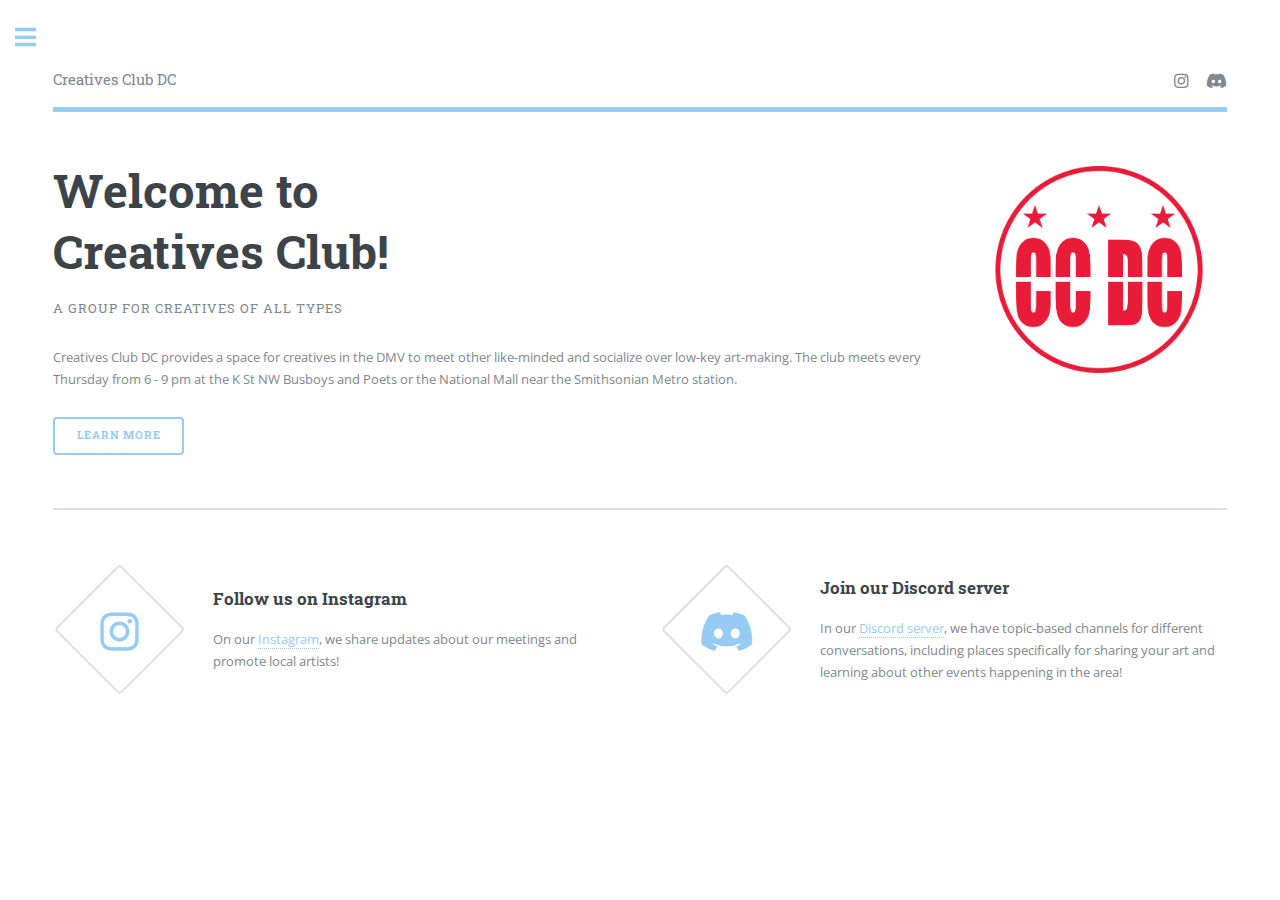
==== index.html @ 5a30c866 "Update expired Discord link" ====
<!DOCTYPE HTML>
<!--
	Editorial by HTML5 UP
	html5up.net | @ajlkn
	Free for personal and commercial use under the CCA 3.0 license (html5up.net/license)
-->
<html>
	<head>
		<title>Homepage</title>
		<meta charset="utf-8" />
		<meta name="viewport" content="width=device-width, initial-scale=1, user-scalable=no" />
		<link rel="stylesheet" href="assets/css/main.css" />
	</head>
	<body class="is-preload">

		<!-- Wrapper -->
			<div id="wrapper">

				<!-- Main -->
					<div id="main">
						<div class="inner">

							<!-- Header -->
								<header id="header">
									<a href="index.html" class="logo">Creatives Club DC</a>
									<ul class="icons">
										<li><a href="https://instagram.com/creativesclubdc" class="icon brands fa-instagram"><span class="label">Instagram</span></a></li>
										<li><a href="https://discord.gg/aUyeTrpszC" class="icon brands fa-discord"><span class="label">Discord</span></a></li>
									</ul>
								</header>

							<!-- Banner -->
								<section id="banner">
									<div class="content">
										<header>
											<h1>Welcome to<br />
											Creatives Club!</h1>
											<p>A group for creatives of all types</p>
										</header>
										<p>Creatives Club DC provides a space for creatives in the DMV to meet other like-minded and socialize over low-key art-making. The club meets every Thursday from 6 - 9 pm at the K St NW Busboys and Poets or the National Mall near the Smithsonian Metro station.</p>
										<ul class="actions">
											<li><a href="about.html" class="button big">Learn More</a></li>
										</ul>
									</div>
									<span class="logo">
										<img src="images/creatives-club-logo.png" alt="CCDC logo" width="256" />
									</span>
								</section>

							<!-- Section -->
								<section>
									<div class="features">
										<article>
											<span><a href="https://instagram.com/creativesclubdc" class="icon brands fa-instagram"></a></span>
											<div class="content">
												<h3>Follow us on Instagram</h3>
												<p>On our <a href="https://instgram.com/CreativesClubDC">Instagram</a>, we share updates about our meetings and promote local artists!</p>
											</div>
										</article>
										<article>
											<span><a href="https://discord.gg/aUyeTrpszC" class="icon brands fa-discord"></a></span>
											<div class="content">
												<h3>Join our Discord server</h3>
												<p>In our <a hred="https://discord.gg/aUyeTrpszC">Discord server</a>, we have topic-based channels for different conversations, including places specifically for sharing your art and learning about other events happening in the area!</p>
											</div>
										</article>
									</div>
								</section>

						</div>
					</div>

				<!-- Sidebar -->
					<div id="sidebar">
						<div class="inner">

							<!-- Search -->
								<section id="search" class="alt">
									<form method="post" action="#">
										<input type="text" name="query" id="query" placeholder="Search" />
									</form>
								</section>

							<!-- Menu -->
								<nav id="menu">
									<header class="major">
										<h2>Menu</h2>
									</header>
									<ul>
										<li><a href="index.html">Home</a></li>
										<li><a href="about.html">About</a></li>
										<li><a href="calendar.html">Calendar</a></li>
									</ul>
								</nav>

							<!-- Section -->
								<section>
									<header class="major">
										<h2>Get in touch</h2>
									</header>
									<p>Email us with any questions or to inquire about collaborations!</p>
									<ul class="contact">
										<li class="icon solid fa-envelope"><a href="#">CreativesClubDC@gmail.com</a></li>
									</ul>
								</section>

							<!-- Footer -->
								<footer id="footer">
									<p class="copyright">&copy; Creatives Club DC. All rights reserved. Design: <a href="https://html5up.net">HTML5 UP</a>.</p>
								</footer>

						</div>
					</div>

			</div>

		<!-- Scripts -->
			<script src="assets/js/jquery.min.js"></script>
			<script src="assets/js/browser.min.js"></script>
			<script src="assets/js/breakpoints.min.js"></script>
			<script src="assets/js/util.js"></script>
			<script src="assets/js/main.js"></script>

	</body>
</html>
---- assets/css/main.css ----
@import url(fontawesome-all.min.css);
@import url("https://fonts.googleapis.com/css?family=Open+Sans:400,600,400italic,600italic|Roboto+Slab:400,700");

/* Gus */
.full-width {
  width: 100%;
}
/* Responsive iFrame for calendar*/
@media (min-width: 550px) {
  .responsive-iframe-container {padding-bottom: 75%;}
}
@media (max-width: 550px) {
  .responsive-iframe-container {padding-bottom: 150%;}
}
.responsive-iframe-container {
  position: relative;
  padding-top: 0;
  height: 0;
  overflow: hidden;
}
.responsive-iframe-container iframe {
  position: absolute;
  top: 0;
  left: 0;
  width: 100%;
  height: 100%;
}

/*
	Editorial by HTML5 UP
	html5up.net | @ajlkn
	Free for personal and commercial use under the CCA 3.0 license (html5up.net/license)
*/
html, body, div, span, applet, object,
iframe, h1, h2, h3, h4, h5, h6, p, blockquote,
pre, a, abbr, acronym, address, big, cite,
code, del, dfn, em, img, ins, kbd, q, s, samp,
small, strike, strong, sub, sup, tt, var, b,
u, i, center, dl, dt, dd, ol, ul, li, fieldset,
form, label, legend, table, caption, tbody,
tfoot, thead, tr, th, td, article, aside,
canvas, details, embed, figure, figcaption,
footer, header, hgroup, menu, nav, output, ruby,
section, summary, time, mark, audio, video {
  margin: 0;
  padding: 0;
  border: 0;
  font-size: 100%;
  font: inherit;
  vertical-align: baseline; }

article, aside, details, figcaption, figure,
footer, header, hgroup, menu, nav, section {
  display: block; }

body {
  line-height: 1; }

ol, ul {
  list-style: none; }

blockquote, q {
  quotes: none; }
  blockquote:before, blockquote:after, q:before, q:after {
    content: '';
    content: none; }

table {
  border-collapse: collapse;
  border-spacing: 0; }

body {
  -webkit-text-size-adjust: none; }

mark {
  background-color: transparent;
  color: inherit; }

input::-moz-focus-inner {
  border: 0;
  padding: 0; }

input, select, textarea {
  -moz-appearance: none;
  -webkit-appearance: none;
  -ms-appearance: none;
  appearance: none; }

/* Basic */
@-ms-viewport {
  width: device-width; }

body {
  -ms-overflow-style: scrollbar; }

@media screen and (max-width: 480px) {
  html, body {
    min-width: 320px; } }

html {
  box-sizing: border-box; }

*, *:before, *:after {
  box-sizing: inherit; }

body {
  background: #ffffff; }
  body.is-preload *, body.is-preload *:before, body.is-preload *:after, body.is-resizing *, body.is-resizing *:before, body.is-resizing *:after {
    -moz-animation: none !important;
    -webkit-animation: none !important;
    -ms-animation: none !important;
    animation: none !important;
    -moz-transition: none !important;
    -webkit-transition: none !important;
    -ms-transition: none !important;
    transition: none !important; }

/* Type */
body, input, select, textarea {
  color: #7f888f;
  font-family: "Open Sans", sans-serif;
  font-size: 13pt;
  font-weight: 400;
  line-height: 1.65; }
  @media screen and (max-width: 1680px) {
    body, input, select, textarea {
      font-size: 11pt; } }
  @media screen and (max-width: 1280px) {
    body, input, select, textarea {
      font-size: 10pt; } }
  @media screen and (max-width: 360px) {
    body, input, select, textarea {
      font-size: 9pt; } }

a {
  -moz-transition: color 0.2s ease-in-out, border-bottom-color 0.2s ease-in-out;
  -webkit-transition: color 0.2s ease-in-out, border-bottom-color 0.2s ease-in-out;
  -ms-transition: color 0.2s ease-in-out, border-bottom-color 0.2s ease-in-out;
  transition: color 0.2s ease-in-out, border-bottom-color 0.2s ease-in-out;
  border-bottom: dotted 1px;
  color: #96cbf3;
  text-decoration: none; }
  a:hover {
    border-bottom-color: #96cbf3;
    color: #96cbf3 !important; }
    a:hover strong {
      color: inherit; }

strong, b {
  color: #3d4449;
  font-weight: 600; }

em, i {
  font-style: italic; }

p {
  margin: 0 0 2em 0; }

h1, h2, h3, h4, h5, h6 {
  color: #3d4449;
  font-family: "Roboto Slab", serif;
  font-weight: 700;
  line-height: 1.5;
  margin: 0 0 1em 0; }
  h1 a, h2 a, h3 a, h4 a, h5 a, h6 a {
    color: inherit;
    text-decoration: none;
    border-bottom: 0; }

h1 {
  font-size: 4em;
  margin: 0 0 0.5em 0;
  line-height: 1.3; }

h2 {
  font-size: 1.75em; }

h3 {
  font-size: 1.25em; }

h4 {
  font-size: 1.1em; }

h5 {
  font-size: 0.9em; }

h6 {
  font-size: 0.7em; }

@media screen and (max-width: 1680px) {
  h1 {
    font-size: 3.5em; } }

@media screen and (max-width: 980px) {
  h1 {
    font-size: 3.25em; } }

@media screen and (max-width: 736px) {
  h1 {
    font-size: 2em;
    line-height: 1.4; }
  h2 {
    font-size: 1.5em; } }

sub {
  font-size: 0.8em;
  position: relative;
  top: 0.5em; }

sup {
  font-size: 0.8em;
  position: relative;
  top: -0.5em; }

blockquote {
  border-left: solid 3px rgba(210, 215, 217, 0.75);
  font-style: italic;
  margin: 0 0 2em 0;
  padding: 0.5em 0 0.5em 2em; }

code {
  background: rgba(230, 235, 237, 0.25);
  border-radius: 0.375em;
  border: solid 1px rgba(210, 215, 217, 0.75);
  font-family: "Courier New", monospace;
  font-size: 0.9em;
  margin: 0 0.25em;
  padding: 0.25em 0.65em; }

pre {
  -webkit-overflow-scrolling: touch;
  font-family: "Courier New", monospace;
  font-size: 0.9em;
  margin: 0 0 2em 0; }
  pre code {
    display: block;
    line-height: 1.75;
    padding: 1em 1.5em;
    overflow-x: auto; }

hr {
  border: 0;
  border-bottom: solid 1px rgba(210, 215, 217, 0.75);
  margin: 2em 0; }
  hr.major {
    margin: 3em 0; }

.align-left {
  text-align: left; }

.align-center {
  text-align: center; }

.align-right {
  text-align: right; }

/* Row */
.row {
  display: flex;
  flex-wrap: wrap;
  box-sizing: border-box;
  align-items: stretch; }
  .row > * {
    box-sizing: border-box; }
  .row.gtr-uniform > * > :last-child {
    margin-bottom: 0; }
  .row.aln-left {
    justify-content: flex-start; }
  .row.aln-center {
    justify-content: center; }
  .row.aln-right {
    justify-content: flex-end; }
  .row.aln-top {
    align-items: flex-start; }
  .row.aln-middle {
    align-items: center; }
  .row.aln-bottom {
    align-items: flex-end; }
  .row > .imp {
    order: -1; }
  .row > .col-1 {
    width: 8.33333%; }
  .row > .off-1 {
    margin-left: 8.33333%; }
  .row > .col-2 {
    width: 16.66667%; }
  .row > .off-2 {
    margin-left: 16.66667%; }
  .row > .col-3 {
    width: 25%; }
  .row > .off-3 {
    margin-left: 25%; }
  .row > .col-4 {
    width: 33.33333%; }
  .row > .off-4 {
    margin-left: 33.33333%; }
  .row > .col-5 {
    width: 41.66667%; }
  .row > .off-5 {
    margin-left: 41.66667%; }
  .row > .col-6 {
    width: 50%; }
  .row > .off-6 {
    margin-left: 50%; }
  .row > .col-7 {
    width: 58.33333%; }
  .row > .off-7 {
    margin-left: 58.33333%; }
  .row > .col-8 {
    width: 66.66667%; }
  .row > .off-8 {
    margin-left: 66.66667%; }
  .row > .col-9 {
    width: 75%; }
  .row > .off-9 {
    margin-left: 75%; }
  .row > .col-10 {
    width: 83.33333%; }
  .row > .off-10 {
    margin-left: 83.33333%; }
  .row > .col-11 {
    width: 91.66667%; }
  .row > .off-11 {
    margin-left: 91.66667%; }
  .row > .col-12 {
    width: 100%; }
  .row > .off-12 {
    margin-left: 100%; }
  .row.gtr-0 {
    margin-top: 0;
    margin-left: 0em; }
    .row.gtr-0 > * {
      padding: 0 0 0 0em; }
    .row.gtr-0.gtr-uniform {
      margin-top: 0em; }
      .row.gtr-0.gtr-uniform > * {
        padding-top: 0em; }
  .row.gtr-25 {
    margin-top: 0;
    margin-left: -0.375em; }
    .row.gtr-25 > * {
      padding: 0 0 0 0.375em; }
    .row.gtr-25.gtr-uniform {
      margin-top: -0.375em; }
      .row.gtr-25.gtr-uniform > * {
        padding-top: 0.375em; }
  .row.gtr-50 {
    margin-top: 0;
    margin-left: -0.75em; }
    .row.gtr-50 > * {
      padding: 0 0 0 0.75em; }
    .row.gtr-50.gtr-uniform {
      margin-top: -0.75em; }
      .row.gtr-50.gtr-uniform > * {
        padding-top: 0.75em; }
  .row {
    margin-top: 0;
    margin-left: -1.5em; }
    .row > * {
      padding: 0 0 0 1.5em; }
    .row.gtr-uniform {
      margin-top: -1.5em; }
      .row.gtr-uniform > * {
        padding-top: 1.5em; }
  .row.gtr-150 {
    margin-top: 0;
    margin-left: -2.25em; }
    .row.gtr-150 > * {
      padding: 0 0 0 2.25em; }
    .row.gtr-150.gtr-uniform {
      margin-top: -2.25em; }
      .row.gtr-150.gtr-uniform > * {
        padding-top: 2.25em; }
  .row.gtr-200 {
    margin-top: 0;
    margin-left: -3em; }
    .row.gtr-200 > * {
      padding: 0 0 0 3em; }
    .row.gtr-200.gtr-uniform {
      margin-top: -3em; }
      .row.gtr-200.gtr-uniform > * {
        padding-top: 3em; }
  @media screen and (max-width: 1680px) {
    .row {
      display: flex;
      flex-wrap: wrap;
      box-sizing: border-box;
      align-items: stretch; }
      .row > * {
        box-sizing: border-box; }
      .row.gtr-uniform > * > :last-child {
        margin-bottom: 0; }
      .row.aln-left {
        justify-content: flex-start; }
      .row.aln-center {
        justify-content: center; }
      .row.aln-right {
        justify-content: flex-end; }
      .row.aln-top {
        align-items: flex-start; }
      .row.aln-middle {
        align-items: center; }
      .row.aln-bottom {
        align-items: flex-end; }
      .row > .imp-xlarge {
        order: -1; }
      .row > .col-1-xlarge {
        width: 8.33333%; }
      .row > .off-1-xlarge {
        margin-left: 8.33333%; }
      .row > .col-2-xlarge {
        width: 16.66667%; }
      .row > .off-2-xlarge {
        margin-left: 16.66667%; }
      .row > .col-3-xlarge {
        width: 25%; }
      .row > .off-3-xlarge {
        margin-left: 25%; }
      .row > .col-4-xlarge {
        width: 33.33333%; }
      .row > .off-4-xlarge {
        margin-left: 33.33333%; }
      .row > .col-5-xlarge {
        width: 41.66667%; }
      .row > .off-5-xlarge {
        margin-left: 41.66667%; }
      .row > .col-6-xlarge {
        width: 50%; }
      .row > .off-6-xlarge {
        margin-left: 50%; }
      .row > .col-7-xlarge {
        width: 58.33333%; }
      .row > .off-7-xlarge {
        margin-left: 58.33333%; }
      .row > .col-8-xlarge {
        width: 66.66667%; }
      .row > .off-8-xlarge {
        margin-left: 66.66667%; }
      .row > .col-9-xlarge {
        width: 75%; }
      .row > .off-9-xlarge {
        margin-left: 75%; }
      .row > .col-10-xlarge {
        width: 83.33333%; }
      .row > .off-10-xlarge {
        margin-left: 83.33333%; }
      .row > .col-11-xlarge {
        width: 91.66667%; }
      .row > .off-11-xlarge {
        margin-left: 91.66667%; }
      .row > .col-12-xlarge {
        width: 100%; }
      .row > .off-12-xlarge {
        margin-left: 100%; }
      .row.gtr-0 {
        margin-top: 0;
        margin-left: 0em; }
        .row.gtr-0 > * {
          padding: 0 0 0 0em; }
        .row.gtr-0.gtr-uniform {
          margin-top: 0em; }
          .row.gtr-0.gtr-uniform > * {
            padding-top: 0em; }
      .row.gtr-25 {
        margin-top: 0;
        margin-left: -0.375em; }
        .row.gtr-25 > * {
          padding: 0 0 0 0.375em; }
        .row.gtr-25.gtr-uniform {
          margin-top: -0.375em; }
          .row.gtr-25.gtr-uniform > * {
            padding-top: 0.375em; }
      .row.gtr-50 {
        margin-top: 0;
        margin-left: -0.75em; }
        .row.gtr-50 > * {
          padding: 0 0 0 0.75em; }
        .row.gtr-50.gtr-uniform {
          margin-top: -0.75em; }
          .row.gtr-50.gtr-uniform > * {
            padding-top: 0.75em; }
      .row {
        margin-top: 0;
        margin-left: -1.5em; }
        .row > * {
          padding: 0 0 0 1.5em; }
        .row.gtr-uniform {
          margin-top: -1.5em; }
          .row.gtr-uniform > * {
            padding-top: 1.5em; }
      .row.gtr-150 {
        margin-top: 0;
        margin-left: -2.25em; }
        .row.gtr-150 > * {
          padding: 0 0 0 2.25em; }
        .row.gtr-150.gtr-uniform {
          margin-top: -2.25em; }
          .row.gtr-150.gtr-uniform > * {
            padding-top: 2.25em; }
      .row.gtr-200 {
        margin-top: 0;
        margin-left: -3em; }
        .row.gtr-200 > * {
          padding: 0 0 0 3em; }
        .row.gtr-200.gtr-uniform {
          margin-top: -3em; }
          .row.gtr-200.gtr-uniform > * {
            padding-top: 3em; } }
  @media screen and (max-width: 1280px) {
    .row {
      display: flex;
      flex-wrap: wrap;
      box-sizing: border-box;
      align-items: stretch; }
      .row > * {
        box-sizing: border-box; }
      .row.gtr-uniform > * > :last-child {
        margin-bottom: 0; }
      .row.aln-left {
        justify-content: flex-start; }
      .row.aln-center {
        justify-content: center; }
      .row.aln-right {
        justify-content: flex-end; }
      .row.aln-top {
        align-items: flex-start; }
      .row.aln-middle {
        align-items: center; }
      .row.aln-bottom {
        align-items: flex-end; }
      .row > .imp-large {
        order: -1; }
      .row > .col-1-large {
        width: 8.33333%; }
      .row > .off-1-large {
        margin-left: 8.33333%; }
      .row > .col-2-large {
        width: 16.66667%; }
      .row > .off-2-large {
        margin-left: 16.66667%; }
      .row > .col-3-large {
        width: 25%; }
      .row > .off-3-large {
        margin-left: 25%; }
      .row > .col-4-large {
        width: 33.33333%; }
      .row > .off-4-large {
        margin-left: 33.33333%; }
      .row > .col-5-large {
        width: 41.66667%; }
      .row > .off-5-large {
        margin-left: 41.66667%; }
      .row > .col-6-large {
        width: 50%; }
      .row > .off-6-large {
        margin-left: 50%; }
      .row > .col-7-large {
        width: 58.33333%; }
      .row > .off-7-large {
        margin-left: 58.33333%; }
      .row > .col-8-large {
        width: 66.66667%; }
      .row > .off-8-large {
        margin-left: 66.66667%; }
      .row > .col-9-large {
        width: 75%; }
      .row > .off-9-large {
        margin-left: 75%; }
      .row > .col-10-large {
        width: 83.33333%; }
      .row > .off-10-large {
        margin-left: 83.33333%; }
      .row > .col-11-large {
        width: 91.66667%; }
      .row > .off-11-large {
        margin-left: 91.66667%; }
      .row > .col-12-large {
        width: 100%; }
      .row > .off-12-large {
        margin-left: 100%; }
      .row.gtr-0 {
        margin-top: 0;
        margin-left: 0em; }
        .row.gtr-0 > * {
          padding: 0 0 0 0em; }
        .row.gtr-0.gtr-uniform {
          margin-top: 0em; }
          .row.gtr-0.gtr-uniform > * {
            padding-top: 0em; }
      .row.gtr-25 {
        margin-top: 0;
        margin-left: -0.375em; }
        .row.gtr-25 > * {
          padding: 0 0 0 0.375em; }
        .row.gtr-25.gtr-uniform {
          margin-top: -0.375em; }
          .row.gtr-25.gtr-uniform > * {
            padding-top: 0.375em; }
      .row.gtr-50 {
        margin-top: 0;
        margin-left: -0.75em; }
        .row.gtr-50 > * {
          padding: 0 0 0 0.75em; }
        .row.gtr-50.gtr-uniform {
          margin-top: -0.75em; }
          .row.gtr-50.gtr-uniform > * {
            padding-top: 0.75em; }
      .row {
        margin-top: 0;
        margin-left: -1.5em; }
        .row > * {
          padding: 0 0 0 1.5em; }
        .row.gtr-uniform {
          margin-top: -1.5em; }
          .row.gtr-uniform > * {
            padding-top: 1.5em; }
      .row.gtr-150 {
        margin-top: 0;
        margin-left: -2.25em; }
        .row.gtr-150 > * {
          padding: 0 0 0 2.25em; }
        .row.gtr-150.gtr-uniform {
          margin-top: -2.25em; }
          .row.gtr-150.gtr-uniform > * {
            padding-top: 2.25em; }
      .row.gtr-200 {
        margin-top: 0;
        margin-left: -3em; }
        .row.gtr-200 > * {
          padding: 0 0 0 3em; }
        .row.gtr-200.gtr-uniform {
          margin-top: -3em; }
          .row.gtr-200.gtr-uniform > * {
            padding-top: 3em; } }
  @media screen and (max-width: 980px) {
    .row {
      display: flex;
      flex-wrap: wrap;
      box-sizing: border-box;
      align-items: stretch; }
      .row > * {
        box-sizing: border-box; }
      .row.gtr-uniform > * > :last-child {
        margin-bottom: 0; }
      .row.aln-left {
        justify-content: flex-start; }
      .row.aln-center {
        justify-content: center; }
      .row.aln-right {
        justify-content: flex-end; }
      .row.aln-top {
        align-items: flex-start; }
      .row.aln-middle {
        align-items: center; }
      .row.aln-bottom {
        align-items: flex-end; }
      .row > .imp-medium {
        order: -1; }
      .row > .col-1-medium {
        width: 8.33333%; }
      .row > .off-1-medium {
        margin-left: 8.33333%; }
      .row > .col-2-medium {
        width: 16.66667%; }
      .row > .off-2-medium {
        margin-left: 16.66667%; }
      .row > .col-3-medium {
        width: 25%; }
      .row > .off-3-medium {
        margin-left: 25%; }
      .row > .col-4-medium {
        width: 33.33333%; }
      .row > .off-4-medium {
        margin-left: 33.33333%; }
      .row > .col-5-medium {
        width: 41.66667%; }
      .row > .off-5-medium {
        margin-left: 41.66667%; }
      .row > .col-6-medium {
        width: 50%; }
      .row > .off-6-medium {
        margin-left: 50%; }
      .row > .col-7-medium {
        width: 58.33333%; }
      .row > .off-7-medium {
        margin-left: 58.33333%; }
      .row > .col-8-medium {
        width: 66.66667%; }
      .row > .off-8-medium {
        margin-left: 66.66667%; }
      .row > .col-9-medium {
        width: 75%; }
      .row > .off-9-medium {
        margin-left: 75%; }
      .row > .col-10-medium {
        width: 83.33333%; }
      .row > .off-10-medium {
        margin-left: 83.33333%; }
      .row > .col-11-medium {
        width: 91.66667%; }
      .row > .off-11-medium {
        margin-left: 91.66667%; }
      .row > .col-12-medium {
        width: 100%; }
      .row > .off-12-medium {
        margin-left: 100%; }
      .row.gtr-0 {
        margin-top: 0;
        margin-left: 0em; }
        .row.gtr-0 > * {
          padding: 0 0 0 0em; }
        .row.gtr-0.gtr-uniform {
          margin-top: 0em; }
          .row.gtr-0.gtr-uniform > * {
            padding-top: 0em; }
      .row.gtr-25 {
        margin-top: 0;
        margin-left: -0.375em; }
        .row.gtr-25 > * {
          padding: 0 0 0 0.375em; }
        .row.gtr-25.gtr-uniform {
          margin-top: -0.375em; }
          .row.gtr-25.gtr-uniform > * {
            padding-top: 0.375em; }
      .row.gtr-50 {
        margin-top: 0;
        margin-left: -0.75em; }
        .row.gtr-50 > * {
          padding: 0 0 0 0.75em; }
        .row.gtr-50.gtr-uniform {
          margin-top: -0.75em; }
          .row.gtr-50.gtr-uniform > * {
            padding-top: 0.75em; }
      .row {
        margin-top: 0;
        margin-left: -1.5em; }
        .row > * {
          padding: 0 0 0 1.5em; }
        .row.gtr-uniform {
          margin-top: -1.5em; }
          .row.gtr-uniform > * {
            padding-top: 1.5em; }
      .row.gtr-150 {
        margin-top: 0;
        margin-left: -2.25em; }
        .row.gtr-150 > * {
          padding: 0 0 0 2.25em; }
        .row.gtr-150.gtr-uniform {
          margin-top: -2.25em; }
          .row.gtr-150.gtr-uniform > * {
            padding-top: 2.25em; }
      .row.gtr-200 {
        margin-top: 0;
        margin-left: -3em; }
        .row.gtr-200 > * {
          padding: 0 0 0 3em; }
        .row.gtr-200.gtr-uniform {
          margin-top: -3em; }
          .row.gtr-200.gtr-uniform > * {
            padding-top: 3em; } }
  @media screen and (max-width: 736px) {
    .row {
      display: flex;
      flex-wrap: wrap;
      box-sizing: border-box;
      align-items: stretch; }
      .row > * {
        box-sizing: border-box; }
      .row.gtr-uniform > * > :last-child {
        margin-bottom: 0; }
      .row.aln-left {
        justify-content: flex-start; }
      .row.aln-center {
        justify-content: center; }
      .row.aln-right {
        justify-content: flex-end; }
      .row.aln-top {
        align-items: flex-start; }
      .row.aln-middle {
        align-items: center; }
      .row.aln-bottom {
        align-items: flex-end; }
      .row > .imp-small {
        order: -1; }
      .row > .col-1-small {
        width: 8.33333%; }
      .row > .off-1-small {
        margin-left: 8.33333%; }
      .row > .col-2-small {
        width: 16.66667%; }
      .row > .off-2-small {
        margin-left: 16.66667%; }
      .row > .col-3-small {
        width: 25%; }
      .row > .off-3-small {
        margin-left: 25%; }
      .row > .col-4-small {
        width: 33.33333%; }
      .row > .off-4-small {
        margin-left: 33.33333%; }
      .row > .col-5-small {
        width: 41.66667%; }
      .row > .off-5-small {
        margin-left: 41.66667%; }
      .row > .col-6-small {
        width: 50%; }
      .row > .off-6-small {
        margin-left: 50%; }
      .row > .col-7-small {
        width: 58.33333%; }
      .row > .off-7-small {
        margin-left: 58.33333%; }
      .row > .col-8-small {
        width: 66.66667%; }
      .row > .off-8-small {
        margin-left: 66.66667%; }
      .row > .col-9-small {
        width: 75%; }
      .row > .off-9-small {
        margin-left: 75%; }
      .row > .col-10-small {
        width: 83.33333%; }
      .row > .off-10-small {
        margin-left: 83.33333%; }
      .row > .col-11-small {
        width: 91.66667%; }
      .row > .off-11-small {
        margin-left: 91.66667%; }
      .row > .col-12-small {
        width: 100%; }
      .row > .off-12-small {
        margin-left: 100%; }
      .row.gtr-0 {
        margin-top: 0;
        margin-left: 0em; }
        .row.gtr-0 > * {
          padding: 0 0 0 0em; }
        .row.gtr-0.gtr-uniform {
          margin-top: 0em; }
          .row.gtr-0.gtr-uniform > * {
            padding-top: 0em; }
      .row.gtr-25 {
        margin-top: 0;
        margin-left: -0.375em; }
        .row.gtr-25 > * {
          padding: 0 0 0 0.375em; }
        .row.gtr-25.gtr-uniform {
          margin-top: -0.375em; }
          .row.gtr-25.gtr-uniform > * {
            padding-top: 0.375em; }
      .row.gtr-50 {
        margin-top: 0;
        margin-left: -0.75em; }
        .row.gtr-50 > * {
          padding: 0 0 0 0.75em; }
        .row.gtr-50.gtr-uniform {
          margin-top: -0.75em; }
          .row.gtr-50.gtr-uniform > * {
            padding-top: 0.75em; }
      .row {
        margin-top: 0;
        margin-left: -1.5em; }
        .row > * {
          padding: 0 0 0 1.5em; }
        .row.gtr-uniform {
          margin-top: -1.5em; }
          .row.gtr-uniform > * {
            padding-top: 1.5em; }
      .row.gtr-150 {
        margin-top: 0;
        margin-left: -2.25em; }
        .row.gtr-150 > * {
          padding: 0 0 0 2.25em; }
        .row.gtr-150.gtr-uniform {
          margin-top: -2.25em; }
          .row.gtr-150.gtr-uniform > * {
            padding-top: 2.25em; }
      .row.gtr-200 {
        margin-top: 0;
        margin-left: -3em; }
        .row.gtr-200 > * {
          padding: 0 0 0 3em; }
        .row.gtr-200.gtr-uniform {
          margin-top: -3em; }
          .row.gtr-200.gtr-uniform > * {
            padding-top: 3em; } }
  @media screen and (max-width: 480px) {
    .row {
      display: flex;
      flex-wrap: wrap;
      box-sizing: border-box;
      align-items: stretch; }
      .row > * {
        box-sizing: border-box; }
      .row.gtr-uniform > * > :last-child {
        margin-bottom: 0; }
      .row.aln-left {
        justify-content: flex-start; }
      .row.aln-center {
        justify-content: center; }
      .row.aln-right {
        justify-content: flex-end; }
      .row.aln-top {
        align-items: flex-start; }
      .row.aln-middle {
        align-items: center; }
      .row.aln-bottom {
        align-items: flex-end; }
      .row > .imp-xsmall {
        order: -1; }
      .row > .col-1-xsmall {
        width: 8.33333%; }
      .row > .off-1-xsmall {
        margin-left: 8.33333%; }
      .row > .col-2-xsmall {
        width: 16.66667%; }
      .row > .off-2-xsmall {
        margin-left: 16.66667%; }
      .row > .col-3-xsmall {
        width: 25%; }
      .row > .off-3-xsmall {
        margin-left: 25%; }
      .row > .col-4-xsmall {
        width: 33.33333%; }
      .row > .off-4-xsmall {
        margin-left: 33.33333%; }
      .row > .col-5-xsmall {
        width: 41.66667%; }
      .row > .off-5-xsmall {
        margin-left: 41.66667%; }
      .row > .col-6-xsmall {
        width: 50%; }
      .row > .off-6-xsmall {
        margin-left: 50%; }
      .row > .col-7-xsmall {
        width: 58.33333%; }
      .row > .off-7-xsmall {
        margin-left: 58.33333%; }
      .row > .col-8-xsmall {
        width: 66.66667%; }
      .row > .off-8-xsmall {
        margin-left: 66.66667%; }
      .row > .col-9-xsmall {
        width: 75%; }
      .row > .off-9-xsmall {
        margin-left: 75%; }
      .row > .col-10-xsmall {
        width: 83.33333%; }
      .row > .off-10-xsmall {
        margin-left: 83.33333%; }
      .row > .col-11-xsmall {
        width: 91.66667%; }
      .row > .off-11-xsmall {
        margin-left: 91.66667%; }
      .row > .col-12-xsmall {
        width: 100%; }
      .row > .off-12-xsmall {
        margin-left: 100%; }
      .row.gtr-0 {
        margin-top: 0;
        margin-left: 0em; }
        .row.gtr-0 > * {
          padding: 0 0 0 0em; }
        .row.gtr-0.gtr-uniform {
          margin-top: 0em; }
          .row.gtr-0.gtr-uniform > * {
            padding-top: 0em; }
      .row.gtr-25 {
        margin-top: 0;
        margin-left: -0.375em; }
        .row.gtr-25 > * {
          padding: 0 0 0 0.375em; }
        .row.gtr-25.gtr-uniform {
          margin-top: -0.375em; }
          .row.gtr-25.gtr-uniform > * {
            padding-top: 0.375em; }
      .row.gtr-50 {
        margin-top: 0;
        margin-left: -0.75em; }
        .row.gtr-50 > * {
          padding: 0 0 0 0.75em; }
        .row.gtr-50.gtr-uniform {
          margin-top: -0.75em; }
          .row.gtr-50.gtr-uniform > * {
            padding-top: 0.75em; }
      .row {
        margin-top: 0;
        margin-left: -1.5em; }
        .row > * {
          padding: 0 0 0 1.5em; }
        .row.gtr-uniform {
          margin-top: -1.5em; }
          .row.gtr-uniform > * {
            padding-top: 1.5em; }
      .row.gtr-150 {
        margin-top: 0;
        margin-left: -2.25em; }
        .row.gtr-150 > * {
          padding: 0 0 0 2.25em; }
        .row.gtr-150.gtr-uniform {
          margin-top: -2.25em; }
          .row.gtr-150.gtr-uniform > * {
            padding-top: 2.25em; }
      .row.gtr-200 {
        margin-top: 0;
        margin-left: -3em; }
        .row.gtr-200 > * {
          padding: 0 0 0 3em; }
        .row.gtr-200.gtr-uniform {
          margin-top: -3em; }
          .row.gtr-200.gtr-uniform > * {
            padding-top: 3em; } }

/* Section/Article */
section.special, article.special {
  text-align: center; }

header p {
  font-family: "Roboto Slab", serif;
  font-size: 1em;
  font-weight: 400;
  letter-spacing: 0.075em;
  margin-top: -0.5em;
  text-transform: uppercase; }

header.major > :last-child {
  border-bottom: solid 3px #96cbf3;
  display: inline-block;
  margin: 0 0 2em 0;
  padding: 0 0.75em 0.5em 0; }

header.main > :last-child {
  margin: 0 0 1em 0; }

/* Form */
form {
  margin: 0 0 2em 0; }

label {
  color: #3d4449;
  display: block;
  font-size: 0.9em;
  font-weight: 600;
  margin: 0 0 1em 0; }

input[type="text"],
input[type="password"],
input[type="email"],
input[type="tel"],
input[type="search"],
input[type="url"],
select,
textarea {
  -moz-appearance: none;
  -webkit-appearance: none;
  -ms-appearance: none;
  appearance: none;
  background: #ffffff;
  border-radius: 0.375em;
  border: none;
  border: solid 1px rgba(210, 215, 217, 0.75);
  color: inherit;
  display: block;
  outline: 0;
  padding: 0 1em;
  text-decoration: none;
  width: 100%; }
  input[type="text"]:invalid,
  input[type="password"]:invalid,
  input[type="email"]:invalid,
  input[type="tel"]:invalid,
  input[type="search"]:invalid,
  input[type="url"]:invalid,
  select:invalid,
  textarea:invalid {
    box-shadow: none; }
  input[type="text"]:focus,
  input[type="password"]:focus,
  input[type="email"]:focus,
  input[type="tel"]:focus,
  input[type="search"]:focus,
  input[type="url"]:focus,
  select:focus,
  textarea:focus {
    border-color: #96cbf3;
    box-shadow: 0 0 0 1px #96cbf3; }

select {
  background-image: url("data:image/svg+xml;charset=utf8,%3Csvg xmlns='http://www.w3.org/2000/svg' width='40' height='40' preserveAspectRatio='none' viewBox='0 0 40 40'%3E%3Cpath d='M9.4,12.3l10.4,10.4l10.4-10.4c0.2-0.2,0.5-0.4,0.9-0.4c0.3,0,0.6,0.1,0.9,0.4l3.3,3.3c0.2,0.2,0.4,0.5,0.4,0.9 c0,0.4-0.1,0.6-0.4,0.9L20.7,31.9c-0.2,0.2-0.5,0.4-0.9,0.4c-0.3,0-0.6-0.1-0.9-0.4L4.3,17.3c-0.2-0.2-0.4-0.5-0.4-0.9 c0-0.4,0.1-0.6,0.4-0.9l3.3-3.3c0.2-0.2,0.5-0.4,0.9-0.4S9.1,12.1,9.4,12.3z' fill='rgba(210, 215, 217, 0.75)' /%3E%3C/svg%3E");
  background-size: 1.25em;
  background-repeat: no-repeat;
  background-position: calc(100% - 1em) center;
  height: 2.75em;
  padding-right: 2.75em;
  text-overflow: ellipsis; }
  select option {
    color: #3d4449;
    background: #ffffff; }
  select:focus::-ms-value {
    background-color: transparent; }
  select::-ms-expand {
    display: none; }

input[type="text"],
input[type="password"],
input[type="email"],
input[type="tel"],
input[type="search"],
input[type="url"],
select {
  height: 2.75em; }

textarea {
  padding: 0.75em 1em; }

input[type="checkbox"],
input[type="radio"] {
  -moz-appearance: none;
  -webkit-appearance: none;
  -ms-appearance: none;
  appearance: none;
  display: block;
  float: left;
  margin-right: -2em;
  opacity: 0;
  width: 1em;
  z-index: -1; }
  input[type="checkbox"] + label,
  input[type="radio"] + label {
    text-decoration: none;
    color: #7f888f;
    cursor: pointer;
    display: inline-block;
    font-size: 1em;
    font-weight: 400;
    padding-left: 2.4em;
    padding-right: 0.75em;
    position: relative; }
    input[type="checkbox"] + label:before,
    input[type="radio"] + label:before {
      -moz-osx-font-smoothing: grayscale;
      -webkit-font-smoothing: antialiased;
      display: inline-block;
      font-style: normal;
      font-variant: normal;
      text-rendering: auto;
      line-height: 1;
      text-transform: none !important;
      font-family: 'Font Awesome 5 Free';
      font-weight: 900; }
    input[type="checkbox"] + label:before,
    input[type="radio"] + label:before {
      background: #ffffff;
      border-radius: 0.375em;
      border: solid 1px rgba(210, 215, 217, 0.75);
      content: '';
      display: inline-block;
      font-size: 0.8em;
      height: 2.0625em;
      left: 0;
      line-height: 2.0625em;
      position: absolute;
      text-align: center;
      top: 0;
      width: 2.0625em; }
  input[type="checkbox"]:checked + label:before,
  input[type="radio"]:checked + label:before {
    background: #3d4449;
    border-color: #3d4449;
    color: #ffffff;
    content: '\f00c'; }
  input[type="checkbox"]:focus + label:before,
  input[type="radio"]:focus + label:before {
    border-color: #96cbf3;
    box-shadow: 0 0 0 1px #96cbf3; }

input[type="checkbox"] + label:before {
  border-radius: 0.375em; }

input[type="radio"] + label:before {
  border-radius: 100%; }

::-webkit-input-placeholder {
  color: #9fa3a6 !important;
  opacity: 1.0; }

:-moz-placeholder {
  color: #9fa3a6 !important;
  opacity: 1.0; }

::-moz-placeholder {
  color: #9fa3a6 !important;
  opacity: 1.0; }

:-ms-input-placeholder {
  color: #9fa3a6 !important;
  opacity: 1.0; }

/* Box */
.box {
  border-radius: 0.375em;
  border: solid 1px rgba(210, 215, 217, 0.75);
  margin-bottom: 2em;
  padding: 1.5em; }
  .box > :last-child,
  .box > :last-child > :last-child,
  .box > :last-child > :last-child > :last-child {
    margin-bottom: 0; }
  .box.alt {
    border: 0;
    border-radius: 0;
    padding: 0; }

/* Icon */
.icon {
  text-decoration: none;
  border-bottom: none;
  position: relative; }
  .icon:before {
    -moz-osx-font-smoothing: grayscale;
    -webkit-font-smoothing: antialiased;
    display: inline-block;
    font-style: normal;
    font-variant: normal;
    text-rendering: auto;
    line-height: 1;
    text-transform: none !important;
    font-family: 'Font Awesome 5 Free';
    font-weight: 400; }
  .icon > .label {
    display: none; }
  .icon:before {
    line-height: inherit; }
  .icon.solid:before {
    font-weight: 900; }
  .icon.brands:before {
    font-family: 'Font Awesome 5 Brands'; }

/* Image */
.image {
  border-radius: 0.375em;
  border: 0;
  display: inline-block;
  position: relative; }
  .image img {
    border-radius: 0.375em;
    display: block; }
  .image.left, .image.right {
    max-width: 40%; }
    .image.left img, .image.right img {
      width: 100%; }
  .image.left {
    float: left;
    padding: 0 1.5em 1em 0;
    top: 0.25em; }
  .image.right {
    float: right;
    padding: 0 0 1em 1.5em;
    top: 0.25em; }
  .image.fit {
    display: block;
    margin: 0 0 2em 0;
    width: 100%; }
    .image.fit img {
      width: 100%; }
  .image.main {
    display: block;
    margin: 0 0 3em 0;
    width: 100%; }
    .image.main img {
      width: 100%; }

a.image {
  overflow: hidden; }
  a.image img {
    -moz-transition: -moz-transform 0.2s ease;
    -webkit-transition: -webkit-transform 0.2s ease;
    -ms-transition: -ms-transform 0.2s ease;
    transition: transform 0.2s ease; }
  a.image:hover img {
    -moz-transform: scale(1.075);
    -webkit-transform: scale(1.075);
    -ms-transform: scale(1.075);
    transform: scale(1.075); }

/* List */
ol {
  list-style: decimal;
  margin: 0 0 2em 0;
  padding-left: 1.25em; }
  ol li {
    padding-left: 0.25em; }

ul {
  list-style: disc;
  margin: 0 0 2em 0;
  padding-left: 1em; }
  ul li {
    padding-left: 0.5em; }
  ul.alt {
    list-style: none;
    padding-left: 0; }
    ul.alt li {
      border-top: solid 1px rgba(210, 215, 217, 0.75);
      padding: 0.5em 0; }
      ul.alt li:first-child {
        border-top: 0;
        padding-top: 0; }

dl {
  margin: 0 0 2em 0; }
  dl dt {
    display: block;
    font-weight: 600;
    margin: 0 0 1em 0; }
  dl dd {
    margin-left: 2em; }

/* Actions */
ul.actions {
  display: -moz-flex;
  display: -webkit-flex;
  display: -ms-flex;
  display: flex;
  cursor: default;
  list-style: none;
  margin-left: -1em;
  padding-left: 0; }
  ul.actions li {
    padding: 0 0 0 1em;
    vertical-align: middle; }
  ul.actions.special {
    -moz-justify-content: center;
    -webkit-justify-content: center;
    -ms-justify-content: center;
    justify-content: center;
    width: 100%;
    margin-left: 0; }
    ul.actions.special li:first-child {
      padding-left: 0; }
  ul.actions.stacked {
    -moz-flex-direction: column;
    -webkit-flex-direction: column;
    -ms-flex-direction: column;
    flex-direction: column;
    margin-left: 0; }
    ul.actions.stacked li {
      padding: 1.3em 0 0 0; }
      ul.actions.stacked li:first-child {
        padding-top: 0; }
  ul.actions.fit {
    width: calc(100% + 1em); }
    ul.actions.fit li {
      -moz-flex-grow: 1;
      -webkit-flex-grow: 1;
      -ms-flex-grow: 1;
      flex-grow: 1;
      -moz-flex-shrink: 1;
      -webkit-flex-shrink: 1;
      -ms-flex-shrink: 1;
      flex-shrink: 1;
      width: 100%; }
      ul.actions.fit li > * {
        width: 100%; }
    ul.actions.fit.stacked {
      width: 100%; }

/* Icons */
ul.icons {
  cursor: default;
  list-style: none;
  padding-left: 0; }
  ul.icons li {
    display: inline-block;
    padding: 0 1em 0 0; }
    ul.icons li:last-child {
      padding-right: 0; }
    ul.icons li .icon {
      color: inherit; }
      ul.icons li .icon:before {
        font-size: 1.25em; }

/* Contact */
ul.contact {
  list-style: none;
  padding: 0; }
  ul.contact li {
    text-decoration: none;
    border-top: solid 1px rgba(210, 215, 217, 0.75);
    margin: 1.5em 0 0 0;
    padding: 1.5em 0 0 3em;
    position: relative; }
    ul.contact li:before {
      -moz-osx-font-smoothing: grayscale;
      -webkit-font-smoothing: antialiased;
      display: inline-block;
      font-style: normal;
      font-variant: normal;
      text-rendering: auto;
      line-height: 1;
      text-transform: none !important;
      font-family: 'Font Awesome 5 Free';
      font-weight: 400; }
    ul.contact li:before {
      color: #96cbf3;
      display: inline-block;
      font-size: 1.5em;
      height: 1.125em;
      left: 0;
      line-height: 1.125em;
      position: absolute;
      text-align: center;
      top: 1em;
      width: 1.5em; }
    ul.contact li:first-child {
      border-top: 0;
      margin-top: 0;
      padding-top: 0; }
      ul.contact li:first-child:before {
        top: 0; }
    ul.contact li a {
      color: inherit; }

/* Pagination */
ul.pagination {
  cursor: default;
  list-style: none;
  padding-left: 0; }
  ul.pagination li {
    display: inline-block;
    padding-left: 0;
    vertical-align: middle; }
    ul.pagination li > .page {
      -moz-transition: background-color 0.2s ease-in-out, color 0.2s ease-in-out;
      -webkit-transition: background-color 0.2s ease-in-out, color 0.2s ease-in-out;
      -ms-transition: background-color 0.2s ease-in-out, color 0.2s ease-in-out;
      transition: background-color 0.2s ease-in-out, color 0.2s ease-in-out;
      border-bottom: 0;
      border-radius: 0.375em;
      display: inline-block;
      font-size: 0.8em;
      font-weight: 600;
      height: 2em;
      line-height: 2em;
      margin: 0 0.125em;
      min-width: 2em;
      padding: 0 0.5em;
      text-align: center; }
      ul.pagination li > .page.active {
        background-color: #96cbf3;
        color: #ffffff !important; }
        ul.pagination li > .page.active:hover {
          background-color: #f67878; }
        ul.pagination li > .page.active:active {
          background-color: #f45c5c; }
    ul.pagination li:first-child {
      padding-right: 0.75em; }
    ul.pagination li:last-child {
      padding-left: 0.75em; }
  @media screen and (max-width: 480px) {
    ul.pagination li:nth-child(n+2):nth-last-child(n+2) {
      display: none; }
    ul.pagination li:first-child {
      padding-right: 0; } }

/* Table */
.table-wrapper {
  -webkit-overflow-scrolling: touch;
  overflow-x: auto; }

table {
  margin: 0 0 2em 0;
  width: 100%; }
  table tbody tr {
    border: solid 1px rgba(210, 215, 217, 0.75);
    border-left: 0;
    border-right: 0; }
    table tbody tr:nth-child(2n + 1) {
      background-color: rgba(230, 235, 237, 0.25); }
  table td {
    padding: 0.75em 0.75em; }
  table th {
    color: #3d4449;
    font-size: 0.9em;
    font-weight: 600;
    padding: 0 0.75em 0.75em 0.75em;
    text-align: left; }
  table thead {
    border-bottom: solid 2px rgba(210, 215, 217, 0.75); }
  table tfoot {
    border-top: solid 2px rgba(210, 215, 217, 0.75); }
  table.alt {
    border-collapse: separate; }
    table.alt tbody tr td {
      border: solid 1px rgba(210, 215, 217, 0.75);
      border-left-width: 0;
      border-top-width: 0; }
      table.alt tbody tr td:first-child {
        border-left-width: 1px; }
    table.alt tbody tr:first-child td {
      border-top-width: 1px; }
    table.alt thead {
      border-bottom: 0; }
    table.alt tfoot {
      border-top: 0; }

/* Button */
input[type="submit"],
input[type="reset"],
input[type="button"],
button,
.button {
  -moz-appearance: none;
  -webkit-appearance: none;
  -ms-appearance: none;
  appearance: none;
  -moz-transition: background-color 0.2s ease-in-out, color 0.2s ease-in-out;
  -webkit-transition: background-color 0.2s ease-in-out, color 0.2s ease-in-out;
  -ms-transition: background-color 0.2s ease-in-out, color 0.2s ease-in-out;
  transition: background-color 0.2s ease-in-out, color 0.2s ease-in-out;
  background-color: transparent;
  border-radius: 0.375em;
  border: 0;
  box-shadow: inset 0 0 0 2px #96cbf3;
  color: #96cbf3 !important;
  cursor: pointer;
  display: inline-block;
  font-family: "Roboto Slab", serif;
  font-size: 0.8em;
  font-weight: 700;
  height: 3.5em;
  letter-spacing: 0.075em;
  line-height: 3.5em;
  padding: 0 2.25em;
  text-align: center;
  text-decoration: none;
  text-transform: uppercase;
  white-space: nowrap; }
  input[type="submit"]:hover,
  input[type="reset"]:hover,
  input[type="button"]:hover,
  button:hover,
  .button:hover {
    background-color: rgba(245, 106, 106, 0.05); }
  input[type="submit"]:active,
  input[type="reset"]:active,
  input[type="button"]:active,
  button:active,
  .button:active {
    background-color: rgba(245, 106, 106, 0.15); }
  input[type="submit"].icon:before,
  input[type="reset"].icon:before,
  input[type="button"].icon:before,
  button.icon:before,
  .button.icon:before {
    margin-right: 0.5em; }
  input[type="submit"].fit,
  input[type="reset"].fit,
  input[type="button"].fit,
  button.fit,
  .button.fit {
    width: 100%; }
  input[type="submit"].small,
  input[type="reset"].small,
  input[type="button"].small,
  button.small,
  .button.small {
    font-size: 0.6em; }
  input[type="submit"].large,
  input[type="reset"].large,
  input[type="button"].large,
  button.large,
  .button.large {
    font-size: 1em;
    height: 3.65em;
    line-height: 3.65em; }
  input[type="submit"].primary,
  input[type="reset"].primary,
  input[type="button"].primary,
  button.primary,
  .button.primary {
    background-color: #96cbf3;
    box-shadow: none;
    color: #ffffff !important; }
    input[type="submit"].primary:hover,
    input[type="reset"].primary:hover,
    input[type="button"].primary:hover,
    button.primary:hover,
    .button.primary:hover {
      background-color: #f67878; }
    input[type="submit"].primary:active,
    input[type="reset"].primary:active,
    input[type="button"].primary:active,
    button.primary:active,
    .button.primary:active {
      background-color: #f45c5c; }
  input[type="submit"].disabled, input[type="submit"]:disabled,
  input[type="reset"].disabled,
  input[type="reset"]:disabled,
  input[type="button"].disabled,
  input[type="button"]:disabled,
  button.disabled,
  button:disabled,
  .button.disabled,
  .button:disabled {
    pointer-events: none;
    opacity: 0.25; }

/* Mini Posts */
.mini-posts article {
  border-top: solid 1px rgba(210, 215, 217, 0.75);
  margin-top: 2em;
  padding-top: 2em; }
  .mini-posts article .image {
    display: block;
    margin: 0 0 1.5em 0; }
    .mini-posts article .image img {
      display: block;
      width: 100%; }
  .mini-posts article:first-child {
    border-top: 0;
    margin-top: 0;
    padding-top: 0; }

/* Features */
.features {
  display: -moz-flex;
  display: -webkit-flex;
  display: -ms-flex;
  display: flex;
  -moz-flex-wrap: wrap;
  -webkit-flex-wrap: wrap;
  -ms-flex-wrap: wrap;
  flex-wrap: wrap;
  margin: 0 0 2em -3em;
  width: calc(100% + 3em); }
  .features article {
    -moz-align-items: center;
    -webkit-align-items: center;
    -ms-align-items: center;
    align-items: center;
    display: -moz-flex;
    display: -webkit-flex;
    display: -ms-flex;
    display: flex;
    margin: 0 0 3em 3em;
    position: relative;
    width: calc(50% - 3em); }
    .features article:nth-child(2n - 1) {
      margin-right: 1.5em; }
    .features article:nth-child(2n) {
      margin-left: 1.5em; }
    .features article:nth-last-child(1), .features article:nth-last-child(2) {
      margin-bottom: 0; }
    .features article .icon {
      -moz-flex-grow: 0;
      -webkit-flex-grow: 0;
      -ms-flex-grow: 0;
      flex-grow: 0;
      -moz-flex-shrink: 0;
      -webkit-flex-shrink: 0;
      -ms-flex-shrink: 0;
      flex-shrink: 0;
      display: block;
      height: 10em;
      line-height: 10em;
      margin: 0 2em 0 0;
      text-align: center;
      width: 10em; }
      .features article .icon:before {
        color: #96cbf3;
        font-size: 2.75rem;
        position: relative;
        top: 0.05em; }
      .features article .icon:after {
        -moz-transform: rotate(45deg);
        -webkit-transform: rotate(45deg);
        -ms-transform: rotate(45deg);
        transform: rotate(45deg);
        border-radius: 0.25rem;
        border: solid 2px rgba(210, 215, 217, 0.75);
        content: '';
        display: block;
        height: 7em;
        left: 50%;
        margin: -3.5em 0 0 -3.5em;
        position: absolute;
        top: 50%;
        width: 7em; }
    .features article .content {
      -moz-flex-grow: 1;
      -webkit-flex-grow: 1;
      -ms-flex-grow: 1;
      flex-grow: 1;
      -moz-flex-shrink: 1;
      -webkit-flex-shrink: 1;
      -ms-flex-shrink: 1;
      flex-shrink: 1;
      width: 100%; }
      .features article .content > :last-child {
        margin-bottom: 0; }
  @media screen and (max-width: 980px) {
    .features {
      margin: 0 0 2em 0;
      width: 100%; }
      .features article {
        margin: 0 0 3em 0;
        width: 100%; }
        .features article:nth-child(2n - 1) {
          margin-right: 0; }
        .features article:nth-child(2n) {
          margin-left: 0; }
        .features article:nth-last-child(1), .features article:nth-last-child(2) {
          margin-bottom: 3em; }
        .features article:last-child {
          margin-bottom: 0; }
        .features article .icon {
          height: 8em;
          line-height: 8em;
          width: 8em; }
          .features article .icon:before {
            font-size: 2.25rem; }
          .features article .icon:after {
            height: 6em;
            margin: -3em 0 0 -3em;
            width: 6em; } }
  @media screen and (max-width: 480px) {
    .features article {
      -moz-flex-direction: column;
      -webkit-flex-direction: column;
      -ms-flex-direction: column;
      flex-direction: column;
      -moz-align-items: -moz-flex-start;
      -webkit-align-items: -webkit-flex-start;
      -ms-align-items: -ms-flex-start;
      align-items: flex-start; }
      .features article .icon {
        height: 6em;
        line-height: 6em;
        margin: 0 0 1.5em 0;
        width: 6em; }
        .features article .icon:before {
          font-size: 1.5rem; }
        .features article .icon:after {
          height: 4em;
          margin: -2em 0 0 -2em;
          width: 4em; } }
  @media screen and (max-width: 480px) {
    .features article .icon:before {
      font-size: 1.25rem; } }

/* Posts */
.posts {
  display: -moz-flex;
  display: -webkit-flex;
  display: -ms-flex;
  display: flex;
  -moz-flex-wrap: wrap;
  -webkit-flex-wrap: wrap;
  -ms-flex-wrap: wrap;
  flex-wrap: wrap;
  margin: 0 0 2em -6em;
  width: calc(100% + 6em); }
  .posts article {
    -moz-flex-grow: 0;
    -webkit-flex-grow: 0;
    -ms-flex-grow: 0;
    flex-grow: 0;
    -moz-flex-shrink: 1;
    -webkit-flex-shrink: 1;
    -ms-flex-shrink: 1;
    flex-shrink: 1;
    margin: 0 0 6em 6em;
    position: relative;
    width: calc(33.33333% - 6em); }
    .posts article:before {
      background: rgba(210, 215, 217, 0.75);
      content: '';
      display: block;
      height: calc(100% + 6em);
      left: -3em;
      position: absolute;
      top: 0;
      width: 1px; }
    .posts article:after {
      background: rgba(210, 215, 217, 0.75);
      bottom: -3em;
      content: '';
      display: block;
      height: 1px;
      position: absolute;
      right: 0;
      width: calc(100% + 6em); }
    .posts article > :last-child {
      margin-bottom: 0; }
    .posts article .image {
      display: block;
      margin: 0 0 2em 0; }
      .posts article .image img {
        display: block;
        width: 100%; }
  @media screen and (min-width: 1681px) {
    .posts article:nth-child(3n + 1):before {
      display: none; }
    .posts article:nth-child(3n + 1):after {
      width: 100%; }
    .posts article:nth-last-child(1), .posts article:nth-last-child(2), .posts article:nth-last-child(3) {
      margin-bottom: 0; }
      .posts article:nth-last-child(1):before, .posts article:nth-last-child(2):before, .posts article:nth-last-child(3):before {
        height: 100%; }
      .posts article:nth-last-child(1):after, .posts article:nth-last-child(2):after, .posts article:nth-last-child(3):after {
        display: none; } }
  @media screen and (max-width: 1680px) {
    .posts article {
      width: calc(50% - 6em); }
      .posts article:nth-last-child(3) {
        margin-bottom: 6em; } }
  @media screen and (min-width: 481px) and (max-width: 1680px) {
    .posts article:nth-child(2n + 1):before {
      display: none; }
    .posts article:nth-child(2n + 1):after {
      width: 100%; }
    .posts article:nth-last-child(1), .posts article:nth-last-child(2) {
      margin-bottom: 0; }
      .posts article:nth-last-child(1):before, .posts article:nth-last-child(2):before {
        height: 100%; }
      .posts article:nth-last-child(1):after, .posts article:nth-last-child(2):after {
        display: none; } }
  @media screen and (max-width: 736px) {
    .posts {
      margin: 0 0 2em -4.5em;
      width: calc(100% + 4.5em); }
      .posts article {
        margin: 0 0 4.5em 4.5em;
        width: calc(50% - 4.5em); }
        .posts article:before {
          height: calc(100% + 4.5em);
          left: -2.25em; }
        .posts article:after {
          bottom: -2.25em;
          width: calc(100% + 4.5em); }
        .posts article:nth-last-child(3) {
          margin-bottom: 4.5em; } }
  @media screen and (max-width: 480px) {
    .posts {
      margin: 0 0 2em 0;
      width: 100%; }
      .posts article {
        margin: 0 0 4.5em 0;
        width: 100%; }
        .posts article:before {
          display: none; }
        .posts article:after {
          width: 100%; }
        .posts article:last-child {
          margin-bottom: 0; }
          .posts article:last-child:after {
            display: none; } }

/* Wrapper */
#wrapper {
  display: -moz-flex;
  display: -webkit-flex;
  display: -ms-flex;
  display: flex;
  -moz-flex-direction: row-reverse;
  -webkit-flex-direction: row-reverse;
  -ms-flex-direction: row-reverse;
  flex-direction: row-reverse;
  min-height: 100vh; }

/* Main */
#main {
  -moz-flex-grow: 1;
  -webkit-flex-grow: 1;
  -ms-flex-grow: 1;
  flex-grow: 1;
  -moz-flex-shrink: 1;
  -webkit-flex-shrink: 1;
  -ms-flex-shrink: 1;
  flex-shrink: 1;
  width: 100%; }
  #main > .inner {
    padding: 0 6em 0.1em 6em ;
    margin: 0 auto;
    max-width: 110em; }
    #main > .inner > section {
      padding: 6em 0 4em 0 ;
      border-top: solid 2px rgba(210, 215, 217, 0.75); }
      #main > .inner > section:first-of-type {
        border-top: 0 !important; }
  @media screen and (max-width: 1680px) {
    #main > .inner {
      padding: 0 5em 0.1em 5em ; }
      #main > .inner > section {
        padding: 5em 0 3em 0 ; } }
  @media screen and (max-width: 1280px) {
    #main > .inner {
      padding: 0 4em 0.1em 4em ; }
      #main > .inner > section {
        padding: 4em 0 2em 0 ; } }
  @media screen and (max-width: 736px) {
    #main > .inner {
      padding: 0 2em 0.1em 2em ; }
      #main > .inner > section {
        padding: 3em 0 1em 0 ; } }

/* Sidebar */
#search form {
  text-decoration: none;
  position: relative; }
  #search form:before {
    -moz-osx-font-smoothing: grayscale;
    -webkit-font-smoothing: antialiased;
    display: inline-block;
    font-style: normal;
    font-variant: normal;
    text-rendering: auto;
    line-height: 1;
    text-transform: none !important;
    font-family: 'Font Awesome 5 Free';
    font-weight: 900; }
  #search form:before {
    -moz-transform: scaleX(-1);
    -webkit-transform: scaleX(-1);
    -ms-transform: scaleX(-1);
    transform: scaleX(-1);
    color: #7f888f;
    content: '\f002';
    cursor: default;
    display: block;
    font-size: 1.5em;
    height: 2em;
    line-height: 2em;
    opacity: 0.325;
    position: absolute;
    right: 0;
    text-align: center;
    top: 0;
    width: 2em; }
  #search form input[type="text"] {
    padding-right: 2.75em; }

#sidebar {
  -moz-flex-grow: 0;
  -webkit-flex-grow: 0;
  -ms-flex-grow: 0;
  flex-grow: 0;
  -moz-flex-shrink: 0;
  -webkit-flex-shrink: 0;
  -ms-flex-shrink: 0;
  flex-shrink: 0;
  -moz-transition: margin-left 0.5s ease, box-shadow 0.5s ease;
  -webkit-transition: margin-left 0.5s ease, box-shadow 0.5s ease;
  -ms-transition: margin-left 0.5s ease, box-shadow 0.5s ease;
  transition: margin-left 0.5s ease, box-shadow 0.5s ease;
  background-color: #f5f6f7;
  font-size: 0.9em;
  position: relative;
  width: 26em; }
  #sidebar h2 {
    font-size: 1.38889em; }
  #sidebar > .inner {
    padding: 2.22222em 2.22222em 2.44444em 2.22222em ;
    position: relative;
    width: 26em; }
    #sidebar > .inner > * {
      border-bottom: solid 2px rgba(210, 215, 217, 0.75);
      margin: 0 0 3.5em 0;
      padding: 0 0 3.5em 0; }
      #sidebar > .inner > * > :last-child {
        margin-bottom: 0; }
      #sidebar > .inner > *:last-child {
        border-bottom: 0;
        margin-bottom: 0;
        padding-bottom: 0; }
    #sidebar > .inner > .alt {
      background-color: #eff1f2;
      border-bottom: 0;
      margin: -2.22222em 0 4.44444em -2.22222em;
      padding: 2.22222em;
      width: calc(100% + 4.44444em); }
  #sidebar .toggle {
    text-decoration: none;
    -moz-transition: left 0.5s ease;
    -webkit-transition: left 0.5s ease;
    -ms-transition: left 0.5s ease;
    transition: left 0.5s ease;
    -webkit-tap-highlight-color: rgba(255, 255, 255, 0);
    border: 0;
    display: block;
    height: 7.5em;
    left: 26em;
    line-height: 7.5em;
    outline: 0;
    overflow: hidden;
    position: absolute;
    text-align: center;
    text-indent: -15em;
    white-space: nowrap;
    top: 0;
    width: 6em;
    z-index: 10000; }
    #sidebar .toggle:before {
      -moz-osx-font-smoothing: grayscale;
      -webkit-font-smoothing: antialiased;
      display: inline-block;
      font-style: normal;
      font-variant: normal;
      text-rendering: auto;
      line-height: 1;
      text-transform: none !important;
      font-family: 'Font Awesome 5 Free';
      font-weight: 900; }
    #sidebar .toggle:before {
      content: '\f0c9';
      font-size: 2rem;
      height: inherit;
      left: 0;
      line-height: inherit;
      position: absolute;
      text-indent: 0;
      top: 0;
      width: inherit; }
  #sidebar.inactive {
    margin-left: -26em; }
  @media screen and (max-width: 1680px) {
    #sidebar {
      width: 24em; }
      #sidebar > .inner {
        padding: 1.66667em 1.66667em 1.33333em 1.66667em ;
        width: 24em; }
        #sidebar > .inner > .alt {
          margin: -1.66667em 0 3.33333em -1.66667em;
          padding: 1.66667em;
          width: calc(100% + 3.33333em); }
      #sidebar .toggle {
        height: 6.25em;
        left: 24em;
        line-height: 6.25em;
        text-indent: 5em;
        width: 5em; }
        #sidebar .toggle:before {
          font-size: 1.5rem; }
      #sidebar.inactive {
        margin-left: -24em; } }
  @media screen and (max-width: 1280px) {
    #sidebar {
      box-shadow: 0 0 5em 0 rgba(0, 0, 0, 0.175);
      height: 100%;
      left: 0;
      position: fixed;
      top: 0;
      z-index: 10000; }
      #sidebar.inactive {
        box-shadow: none; }
      #sidebar > .inner {
        -webkit-overflow-scrolling: touch;
        height: 100%;
        left: 0;
        overflow-x: hidden;
        overflow-y: auto;
        position: absolute;
        top: 0; }
        #sidebar > .inner:after {
          content: '';
          display: block;
          height: 4em;
          width: 100%; }
      #sidebar .toggle {
        text-indent: 6em;
        width: 6em; }
        #sidebar .toggle:before {
          font-size: 1.5rem;
          margin-left: -0.4375em; }
      body.is-preload #sidebar {
        display: none; } }
  @media screen and (max-width: 736px) {
    #sidebar .toggle {
      text-indent: 7.25em;
      width: 7.25em; }
      #sidebar .toggle:before {
        color: #7f888f;
        margin-left: -0.0625em;
        margin-top: -0.25em;
        font-size: 1.1rem;
        z-index: 1; }
      #sidebar .toggle:after {
        background: rgba(222, 225, 226, 0.75);
        border-radius: 0.375em;
        content: '';
        height: 3.5em;
        left: 1em;
        position: absolute;
        top: 1em;
        width: 5em; } }

/* Header */
#header {
  display: -moz-flex;
  display: -webkit-flex;
  display: -ms-flex;
  display: flex;
  border-bottom: solid 5px #96cbf3;
  padding: 6em 0 1em 0;
  position: relative; }
  #header > * {
    -moz-flex: 1;
    -webkit-flex: 1;
    -ms-flex: 1;
    flex: 1;
    margin-bottom: 0; }
  #header .logo {
    border-bottom: 0;
    color: inherit;
    font-family: "Roboto Slab", serif;
    font-size: 1.125em; }
  #header .icons {
    text-align: right; }
  @media screen and (max-width: 1680px) {
    #header {
      padding-top: 5em; } }
  @media screen and (max-width: 736px) {
    #header {
      padding-top: 6.5em; }
      #header .logo {
        font-size: 1.25em;
        margin: 0; }
      #header .icons {
        height: 5em;
        line-height: 5em;
        position: absolute;
        right: -0.5em;
        top: 0; } }

/* Banner */
#banner {
  padding: 6em 0 4em 0 ;
  display: -moz-flex;
  display: -webkit-flex;
  display: -ms-flex;
  display: flex; }
  #banner h1 {
    margin-top: -0.125em; }
  #banner .content {
    -moz-flex-grow: 1;
    -webkit-flex-grow: 1;
    -ms-flex-grow: 1;
    flex-grow: 1;
    -moz-flex-shrink: 1;
    -webkit-flex-shrink: 1;
    -ms-flex-shrink: 1;
    flex-shrink: 1;
    width: 50%; }
  #banner .image {
    -moz-flex-grow: 0;
    -webkit-flex-grow: 0;
    -ms-flex-grow: 0;
    flex-grow: 0;
    -moz-flex-shrink: 0;
    -webkit-flex-shrink: 0;
    -ms-flex-shrink: 0;
    flex-shrink: 0;
    display: block;
    margin: 0 0 2em 4em;
    width: 50%; }
    #banner .image img {
      height: 100%;
      -moz-object-fit: cover;
      -webkit-object-fit: cover;
      -ms-object-fit: cover;
      object-fit: cover;
      -moz-object-position: center;
      -webkit-object-position: center;
      -ms-object-position: center;
      object-position: center;
      width: 100%; }
  @media screen and (orientation: portrait) {
    #banner {
      -moz-flex-direction: column-reverse;
      -webkit-flex-direction: column-reverse;
      -ms-flex-direction: column-reverse;
      flex-direction: column-reverse; }
      #banner h1 br {
        display: none; }
      #banner .content {
        -moz-flex-grow: 0;
        -webkit-flex-grow: 0;
        -ms-flex-grow: 0;
        flex-grow: 0;
        -moz-flex-shrink: 0;
        -webkit-flex-shrink: 0;
        -ms-flex-shrink: 0;
        flex-shrink: 0;
        width: 100%; }
      #banner .image {
        -moz-flex-grow: 0;
        -webkit-flex-grow: 0;
        -ms-flex-grow: 0;
        flex-grow: 0;
        -moz-flex-shrink: 0;
        -webkit-flex-shrink: 0;
        -ms-flex-shrink: 0;
        flex-shrink: 0;
        margin: 0 0 4em 0;
        height: 25em;
        max-height: 50vh;
        min-height: 18em;
        width: 100%; } }
  @media screen and (orientation: portrait) and (max-width: 480px) {
    #banner .image {
      max-height: 35vh; } }

/* Footer */
#footer .copyright {
  color: #9fa3a6;
  font-size: 0.9em; }
  #footer .copyright a {
    color: inherit; }

/* Menu */
#menu ul {
  -moz-user-select: none;
  -webkit-user-select: none;
  -ms-user-select: none;
  user-select: none;
  color: #3d4449;
  font-family: "Roboto Slab", serif;
  font-weight: 400;
  letter-spacing: 0.075em;
  list-style: none;
  margin-bottom: 0;
  padding: 0;
  text-transform: uppercase; }
  #menu ul a, #menu ul span {
    border-bottom: 0;
    color: inherit;
    cursor: pointer;
    display: block;
    font-size: 0.9em;
    padding: 0.625em 0; }
    #menu ul a:hover, #menu ul span:hover {
      color: #96cbf3; }
    #menu ul a.opener, #menu ul span.opener {
      -moz-transition: color 0.2s ease-in-out;
      -webkit-transition: color 0.2s ease-in-out;
      -ms-transition: color 0.2s ease-in-out;
      transition: color 0.2s ease-in-out;
      text-decoration: none;
      -webkit-tap-highlight-color: rgba(255, 255, 255, 0);
      position: relative; }
      #menu ul a.opener:before, #menu ul span.opener:before {
        -moz-osx-font-smoothing: grayscale;
        -webkit-font-smoothing: antialiased;
        display: inline-block;
        font-style: normal;
        font-variant: normal;
        text-rendering: auto;
        line-height: 1;
        text-transform: none !important;
        font-family: 'Font Awesome 5 Free';
        font-weight: 900; }
      #menu ul a.opener:before, #menu ul span.opener:before {
        -moz-transition: color 0.2s ease-in-out, -moz-transform 0.2s ease-in-out;
        -webkit-transition: color 0.2s ease-in-out, -webkit-transform 0.2s ease-in-out;
        -ms-transition: color 0.2s ease-in-out, -ms-transform 0.2s ease-in-out;
        transition: color 0.2s ease-in-out, transform 0.2s ease-in-out;
        color: #9fa3a6;
        content: '\f078';
        position: absolute;
        right: 0; }
      #menu ul a.opener:hover:before, #menu ul span.opener:hover:before {
        color: #96cbf3; }
      #menu ul a.opener.active + ul, #menu ul span.opener.active + ul {
        display: block; }
      #menu ul a.opener.active:before, #menu ul span.opener.active:before {
        -moz-transform: rotate(-180deg);
        -webkit-transform: rotate(-180deg);
        -ms-transform: rotate(-180deg);
        transform: rotate(-180deg); }

#menu > ul > li {
  border-top: solid 1px rgba(210, 215, 217, 0.75);
  margin: 0.5em 0 0 0;
  padding: 0.5em 0 0 0; }
  #menu > ul > li > ul {
    color: #9fa3a6;
    display: none;
    margin: 0.5em 0 1.5em 0;
    padding-left: 1em; }
    #menu > ul > li > ul a, #menu > ul > li > ul span {
      font-size: 0.8em; }
    #menu > ul > li > ul > li {
      margin: 0.125em 0 0 0;
      padding: 0.125em 0 0 0; }
  #menu > ul > li:first-child {
    border-top: 0;
    margin-top: 0;
    padding-top: 0; }
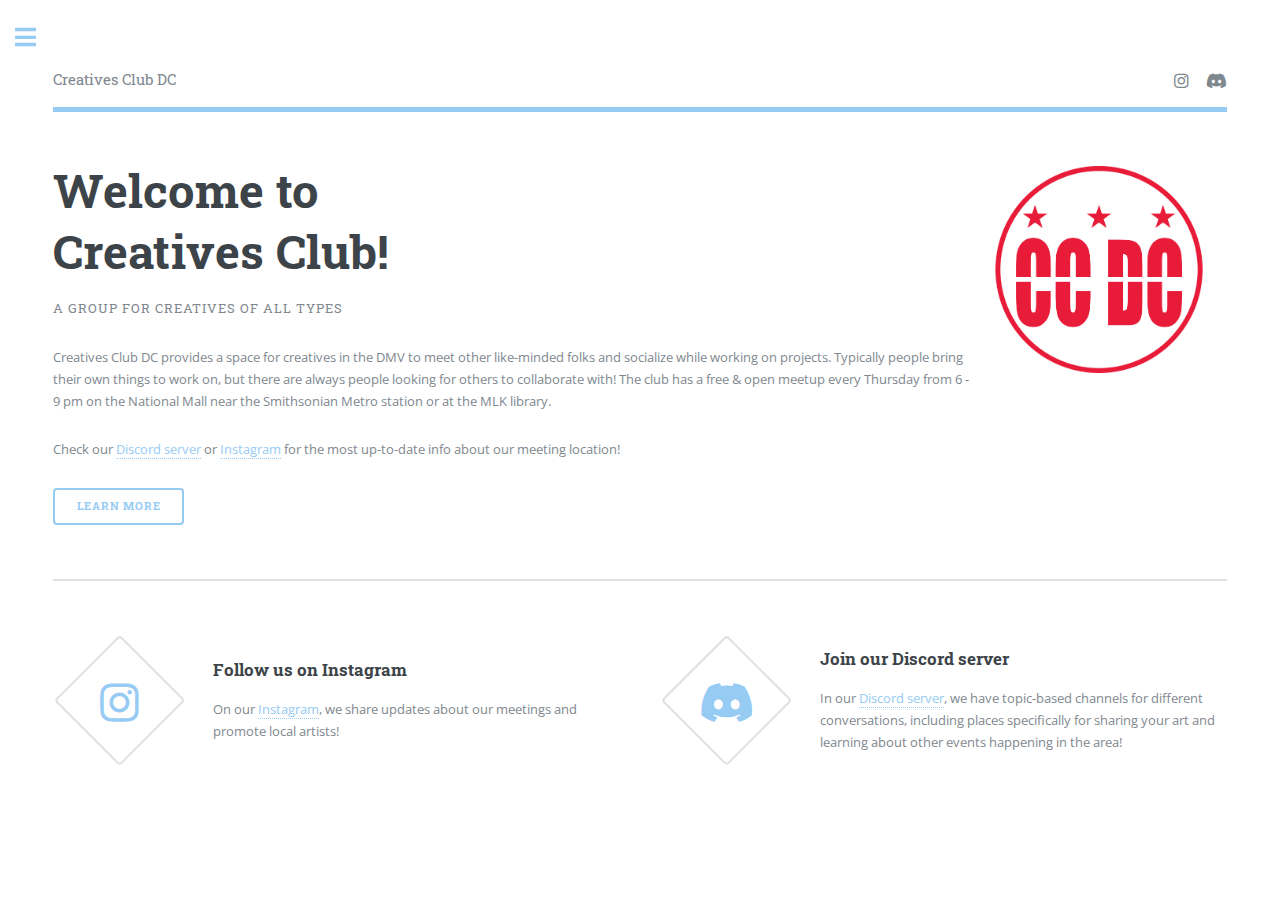
==== commit 27a7ad15: "Update text on homepage" ====
--- a/index.html
+++ b/index.html
@@ -37,7 +37,23 @@
 											Creatives Club!</h1>
 											<p>A group for creatives of all types</p>
 										</header>
-										<p>Creatives Club DC provides a space for creatives in the DMV to meet other like-minded and socialize over low-key art-making. The club meets every Thursday from 6 - 9 pm at the K St NW Busboys and Poets or the National Mall near the Smithsonian Metro station.</p>
+										<p>
+											Creatives Club DC provides a space for creatives in the
+											DMV to meet other like-minded folks and socialize while
+											working on projects. Typically people bring their own
+											things to work on, but there are always people looking
+											for others to collaborate with! The club has a free &
+											open meetup every Thursday from 6 - 9 pm on the National
+											Mall near the Smithsonian Metro station or at the MLK
+											library.
+										</p>
+										<p>
+											Check our
+											<a hred="https://discord.gg/aUyeTrpszC">Discord server</a>
+											or
+											<a href="https://instgram.com/CreativesClubDC">Instagram</a>
+											for the most up-to-date info about our meeting location!
+										</p>
 										<ul class="actions">
 											<li><a href="about.html" class="button big">Learn More</a></li>
 										</ul>
@@ -54,14 +70,24 @@
 											<span><a href="https://instagram.com/creativesclubdc" class="icon brands fa-instagram"></a></span>
 											<div class="content">
 												<h3>Follow us on Instagram</h3>
-												<p>On our <a href="https://instgram.com/CreativesClubDC">Instagram</a>, we share updates about our meetings and promote local artists!</p>
+												<p>
+													On our
+													<a href="https://instgram.com/CreativesClubDC">Instagram</a>,
+													we share updates about our meetings and promote local artists!</p>
 											</div>
 										</article>
 										<article>
 											<span><a href="https://discord.gg/aUyeTrpszC" class="icon brands fa-discord"></a></span>
 											<div class="content">
 												<h3>Join our Discord server</h3>
-												<p>In our <a hred="https://discord.gg/aUyeTrpszC">Discord server</a>, we have topic-based channels for different conversations, including places specifically for sharing your art and learning about other events happening in the area!</p>
+												<p>
+													In our
+													<a hred="https://discord.gg/aUyeTrpszC">Discord server</a>,
+													we have topic-based channels for different
+													conversations, including places specifically for
+													sharing your art and learning about other events
+													happening in the area!
+												</p>
 											</div>
 										</article>
 									</div>
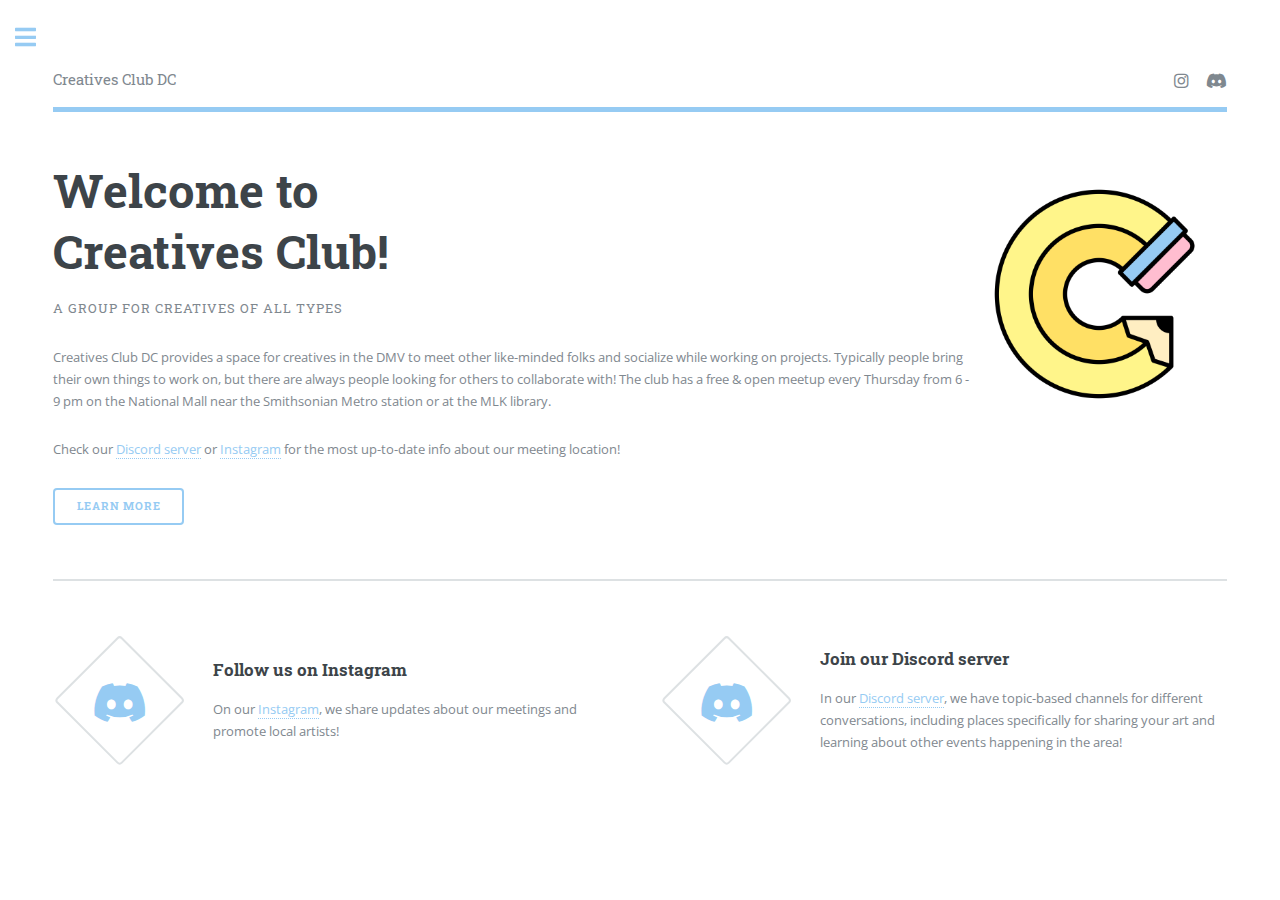
==== commit 3b060b14: "Merge branch 'main' into update-discord-link" ====
--- a/index.html
+++ b/index.html
@@ -6,7 +6,7 @@
 -->
 <html>
 	<head>
-		<title>Homepage</title>
+		<title>Creatives Club DC Home</title>
 		<meta charset="utf-8" />
 		<meta name="viewport" content="width=device-width, initial-scale=1, user-scalable=no" />
 		<link rel="stylesheet" href="assets/css/main.css" />
@@ -59,7 +59,7 @@
 										</ul>
 									</div>
 									<span class="logo">
-										<img src="images/creatives-club-logo.png" alt="CCDC logo" width="256" />
+										<img src="images/cc-pencil-logo-down.png" alt="CCDC logo" width="256" />
 									</span>
 								</section>
 
@@ -67,7 +67,7 @@
 								<section>
 									<div class="features">
 										<article>
-											<span><a href="https://instagram.com/creativesclubdc" class="icon brands fa-instagram"></a></span>
+											<span><a href="https://discord.gg/qWytzXvVCc" class="icon brands fa-discord"></a></span>
 											<div class="content">
 												<h3>Follow us on Instagram</h3>
 												<p>
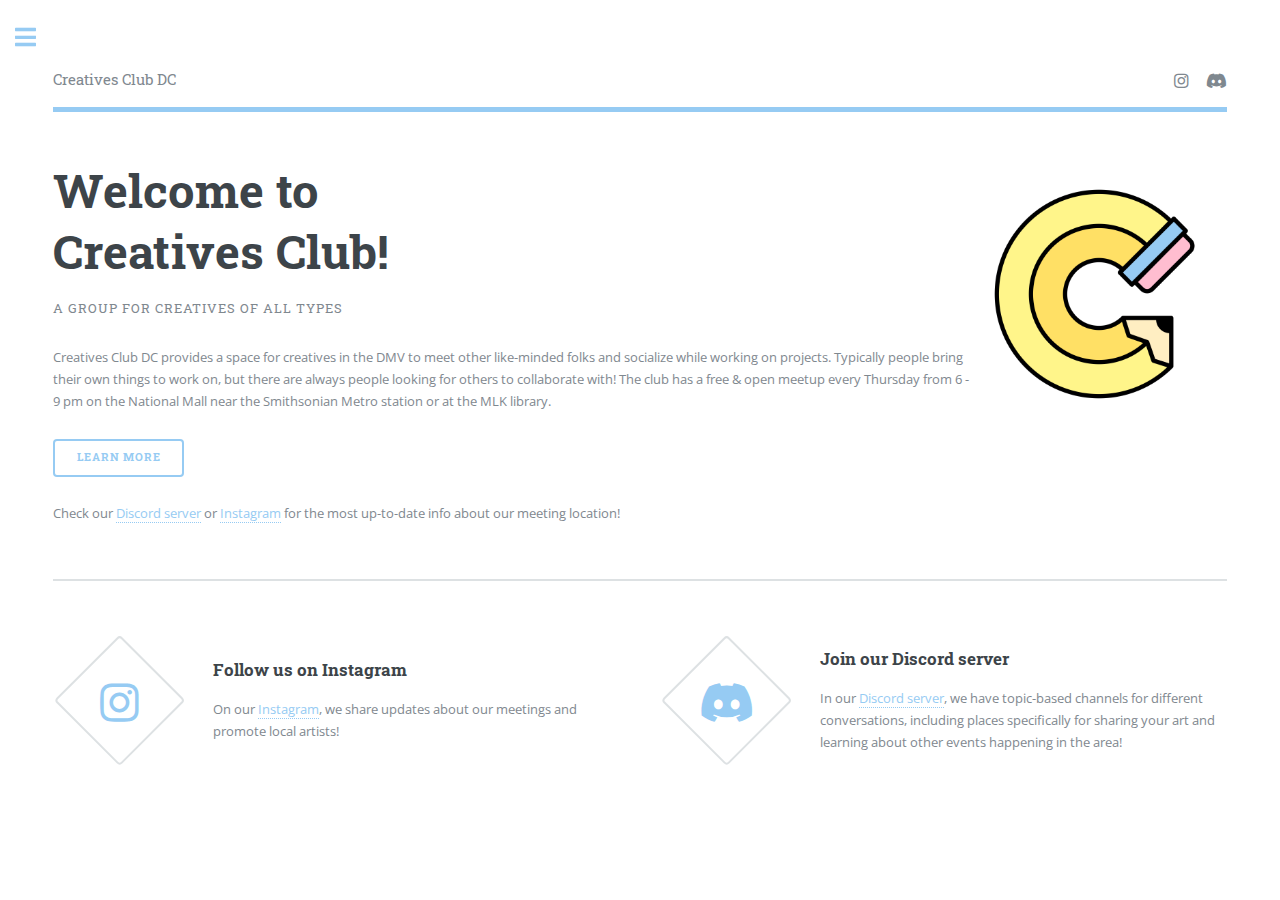
==== commit 636de9b1: "Update IG typos" ====
--- a/index.html
+++ b/index.html
@@ -47,6 +47,9 @@
 											Mall near the Smithsonian Metro station or at the MLK
 											library.
 										</p>
+										<ul class="actions">
+											<li><a href="about.html" class="button big">Learn More</a></li>
+										</ul>
 										<p>
 											Check our
 											<a hred="https://discord.gg/aUyeTrpszC">Discord server</a>
@@ -54,9 +57,6 @@
 											<a href="https://instgram.com/CreativesClubDC">Instagram</a>
 											for the most up-to-date info about our meeting location!
 										</p>
-										<ul class="actions">
-											<li><a href="about.html" class="button big">Learn More</a></li>
-										</ul>
 									</div>
 									<span class="logo">
 										<img src="images/cc-pencil-logo-down.png" alt="CCDC logo" width="256" />
@@ -67,12 +67,12 @@
 								<section>
 									<div class="features">
 										<article>
-											<span><a href="https://discord.gg/qWytzXvVCc" class="icon brands fa-discord"></a></span>
+											<span><a href="https://instagram.com/CreativesClubDC" class="icon brands fa-instagram"></a></span>
 											<div class="content">
 												<h3>Follow us on Instagram</h3>
 												<p>
 													On our
-													<a href="https://instgram.com/CreativesClubDC">Instagram</a>,
+													<a href="https://instagram.com/CreativesClubDC">Instagram</a>,
 													we share updates about our meetings and promote local artists!</p>
 											</div>
 										</article>
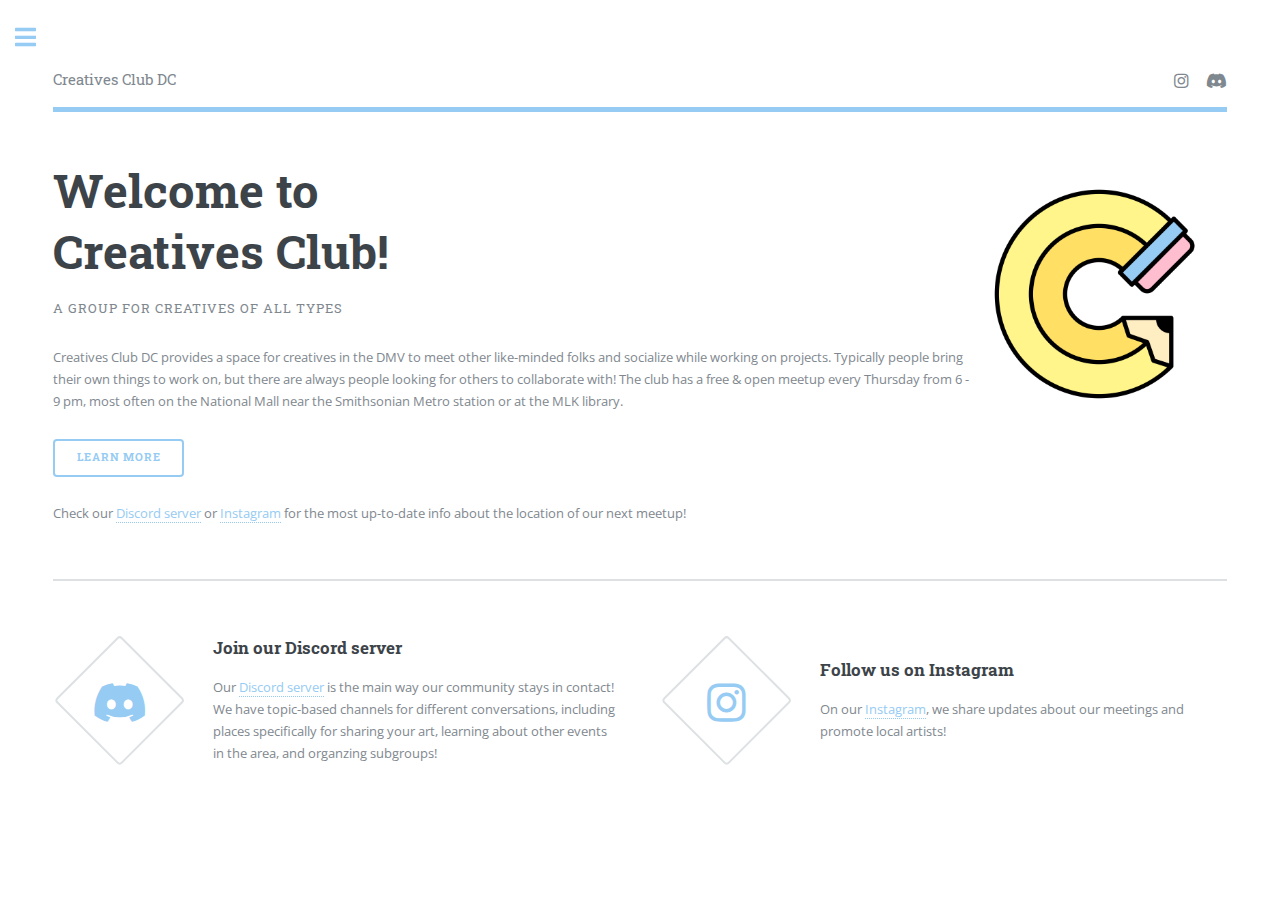
==== commit 21fbca85: "Update banner & Discord copy" ====
--- a/index.html
+++ b/index.html
@@ -43,9 +43,9 @@
 											working on projects. Typically people bring their own
 											things to work on, but there are always people looking
 											for others to collaborate with! The club has a free &
-											open meetup every Thursday from 6 - 9 pm on the National
-											Mall near the Smithsonian Metro station or at the MLK
-											library.
+											open meetup every Thursday from 6 - 9 pm, most often on
+											the National Mall near the Smithsonian Metro station or
+											at the MLK library.
 										</p>
 										<ul class="actions">
 											<li><a href="about.html" class="button big">Learn More</a></li>
@@ -55,7 +55,8 @@
 											<a hred="https://discord.gg/aUyeTrpszC">Discord server</a>
 											or
 											<a href="https://instgram.com/CreativesClubDC">Instagram</a>
-											for the most up-to-date info about our meeting location!
+											for the most up-to-date info about the location
+											of our next meetup!
 										</p>
 									</div>
 									<span class="logo">
@@ -67,26 +68,29 @@
 								<section>
 									<div class="features">
 										<article>
+											<span><a href="https://discord.gg/aUyeTrpszC" class="icon brands fa-discord"></a></span>
+											<div class="content">
+												<h3>Join our Discord server</h3>
+												<p>
+													Our
+													<a hred="https://discord.gg/aUyeTrpszC">Discord server</a>
+													is the main way our community stays in contact!
+													We have topic-based channels for different
+													conversations, including places specifically for
+													sharing your art, learning about other events
+													in the area, and organzing subgroups!
+												</p>
+											</div>
+										</article>
+										<article>
 											<span><a href="https://instagram.com/CreativesClubDC" class="icon brands fa-instagram"></a></span>
 											<div class="content">
 												<h3>Follow us on Instagram</h3>
 												<p>
 													On our
 													<a href="https://instagram.com/CreativesClubDC">Instagram</a>,
-													we share updates about our meetings and promote local artists!</p>
-											</div>
-										</article>
-										<article>
-											<span><a href="https://discord.gg/aUyeTrpszC" class="icon brands fa-discord"></a></span>
-											<div class="content">
-												<h3>Join our Discord server</h3>
-												<p>
-													In our
-													<a hred="https://discord.gg/aUyeTrpszC">Discord server</a>,
-													we have topic-based channels for different
-													conversations, including places specifically for
-													sharing your art and learning about other events
-													happening in the area!
+													we share updates about our meetings and promote local
+													artists!
 												</p>
 											</div>
 										</article>
@@ -126,13 +130,19 @@
 									</header>
 									<p>Email us with any questions or to inquire about collaborations!</p>
 									<ul class="contact">
-										<li class="icon solid fa-envelope"><a href="#">CreativesClubDC@gmail.com</a></li>
+										<li class="icon solid fa-envelope">
+											<a href="mailto:CreativesClubDC@gmail.com">CreativesClubDC@gmail.com</a>
+										</li>
 									</ul>
 								</section>
 
 							<!-- Footer -->
 								<footer id="footer">
-									<p class="copyright">&copy; Creatives Club DC. All rights reserved. Design: <a href="https://html5up.net">HTML5 UP</a>.</p>
+									<p class="copyright">
+										&copy; Creatives Club DC. All rights reserved.
+										</br> Design based on a template from
+										<a href="https://html5up.net">HTML5 UP</a>.
+									</p>
 								</footer>
 
 						</div>
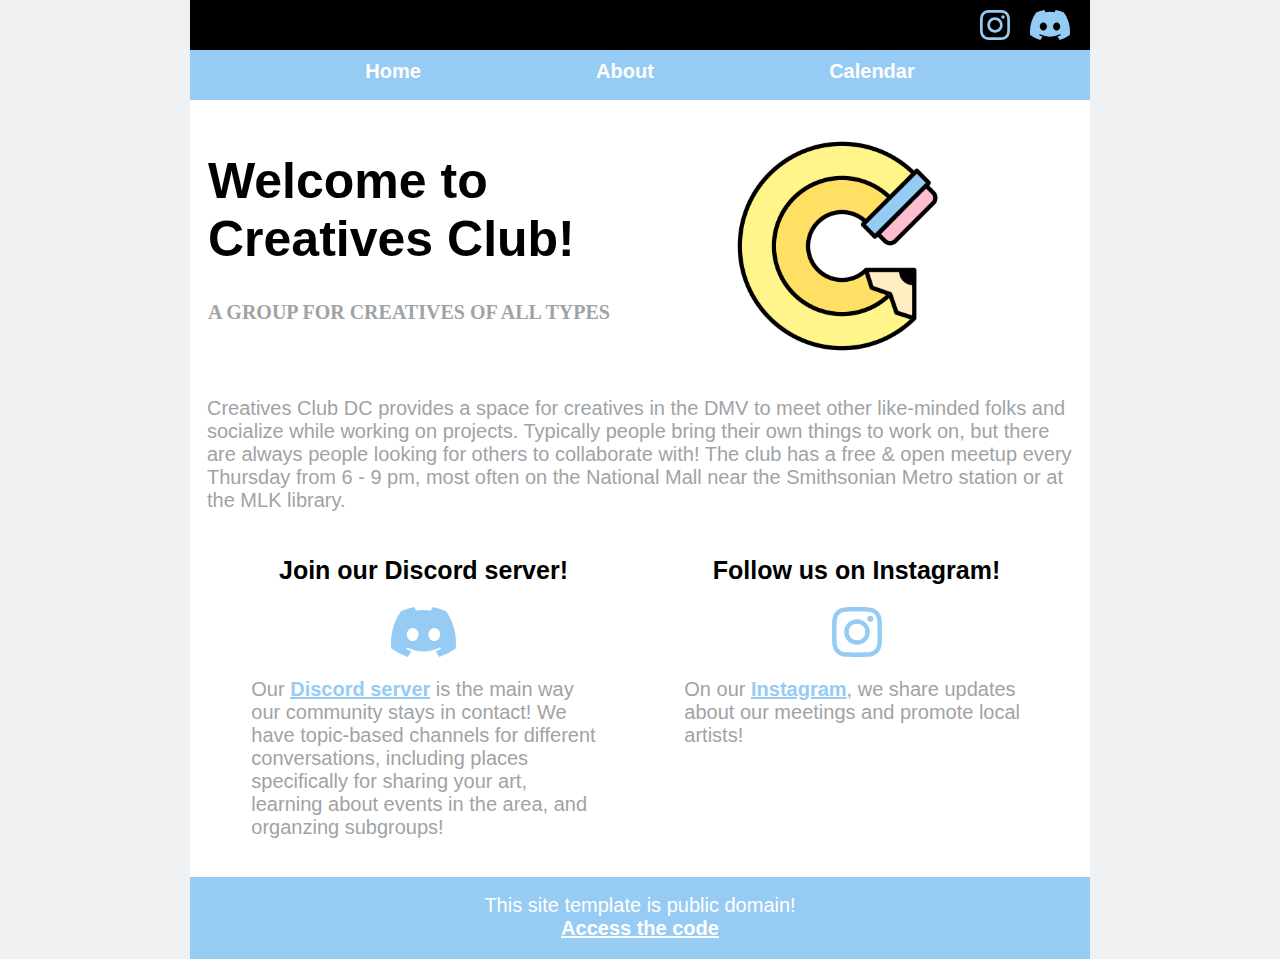
==== commit 4f80509f: "Restructure homepage to use style.css" ====
--- a/index.html
+++ b/index.html
@@ -1,161 +1,103 @@
-<!DOCTYPE HTML>
-<!--
-	Editorial by HTML5 UP
-	html5up.net | @ajlkn
-	Free for personal and commercial use under the CCA 3.0 license (html5up.net/license)
--->
-<html>
-	<head>
-		<title>Creatives Club DC Home</title>
-		<meta charset="utf-8" />
-		<meta name="viewport" content="width=device-width, initial-scale=1, user-scalable=no" />
-		<link rel="stylesheet" href="assets/css/main.css" />
-	</head>
-	<body class="is-preload">
+<head>
+  <meta charset="UTF-8" />
+  <meta name="viewport" content="width=device-width, initial-scale=1.0" />
+  <title>About</title>
+  <link rel="stylesheet" href="/style.css">
+</head>
+<body>
+  <div class="container">
 
-		<!-- Wrapper -->
-			<div id="wrapper">
+    <header id="header-area">
+      <div class="icon-bar">
+        <ul>
+          <li><a href="https://instagram.com/CreativesClubDC" class="icon"><img src="/assets/instagram_icon_blue.svg"></a></li>
+          <li><a href="https://discord.gg/aUyeTrpszC" class="icon"><img src="/assets/discord_icon_blue.svg"></a></li>
+        </ul>
+      </div>
+      <nav id="navbar">
+        <ul>
+          <li><a href="/">Home</a></li>
+          <li><a href="/about/">About</a></li>
+          <li><a href="/calendar/">Calendar</a></li>
+        </ul>
+      </nav>
+    </header>
 
-				<!-- Main -->
-					<div id="main">
-						<div class="inner">
+    <main class="home-main">
+      <!-- Top section -->
+      <section class="intro-section">
+        <!-- Left div -->
+        <div class="welcome-text">
+          <h1>Welcome to<br>
+          Creatives Club!</h1>
+          <h2 class="subtitle">A group for creatives of all types</h2>
+        </div>
+        <!-- Right div (logo) -->
+        <div class="center">
+          <img src="/images/cc-pencil-logo-down.png" alt="CCDC logo" width="256"/>
+        </div>
+      </section>
 
-							<!-- Header -->
-								<header id="header">
-									<a href="index.html" class="logo">Creatives Club DC</a>
-									<ul class="icons">
-										<li><a href="https://instagram.com/creativesclubdc" class="icon brands fa-instagram"><span class="label">Instagram</span></a></li>
-										<li><a href="https://discord.gg/aUyeTrpszC" class="icon brands fa-discord"><span class="label">Discord</span></a></li>
-									</ul>
-								</header>
+      <!-- Middle section -->
+      <section>
+        <p>
+          Creatives Club DC provides a space for creatives in the
+          DMV to meet other like-minded folks and socialize while
+          working on projects. Typically people bring their own
+          things to work on, but there are always people looking
+          for others to collaborate with! The club has a free &
+          open meetup every Thursday from 6 - 9 pm, most often on
+          the National Mall near the Smithsonian Metro station or
+          at the MLK library.
+        </p>
+      </section>
 
-							<!-- Banner -->
-								<section id="banner">
-									<div class="content">
-										<header>
-											<h1>Welcome to<br />
-											Creatives Club!</h1>
-											<p>A group for creatives of all types</p>
-										</header>
-										<p>
-											Creatives Club DC provides a space for creatives in the
-											DMV to meet other like-minded folks and socialize while
-											working on projects. Typically people bring their own
-											things to work on, but there are always people looking
-											for others to collaborate with! The club has a free &
-											open meetup every Thursday from 6 - 9 pm, most often on
-											the National Mall near the Smithsonian Metro station or
-											at the MLK library.
-										</p>
-										<ul class="actions">
-											<li><a href="about.html" class="button big">Learn More</a></li>
-										</ul>
-										<p>
-											Check our
-											<a hred="https://discord.gg/aUyeTrpszC">Discord server</a>
-											or
-											<a href="https://instgram.com/CreativesClubDC">Instagram</a>
-											for the most up-to-date info about the location
-											of our next meetup!
-										</p>
-									</div>
-									<span class="logo">
-										<img src="images/cc-pencil-logo-down.png" alt="CCDC logo" width="256" />
-									</span>
-								</section>
+      <!-- Bottom section -->
+      <section class="described-images">
+        <!-- Left div -->
+        <div class="flex-block">
+          <h2>Join our Discord server!</h2>
+          <div class="center">
+            <a href="https://discord.gg/aUyeTrpszC" class="icon"><img src="/assets/discord_icon_blue.svg"></a>
+          </div>
+          <span class="text-span">
+            <p>
+              Our
+              <a href="https://discord.gg/aUyeTrpszC">Discord server</a>
+              is the main way our community stays in contact!
+              We have topic-based channels for different
+              conversations, including places specifically for
+              sharing your art, learning about events
+              in the area, and organzing subgroups!
+            </p>
+          </span>
+        </div>
 
-							<!-- Section -->
-								<section>
-									<div class="features">
-										<article>
-											<span><a href="https://discord.gg/aUyeTrpszC" class="icon brands fa-discord"></a></span>
-											<div class="content">
-												<h3>Join our Discord server</h3>
-												<p>
-													Our
-													<a hred="https://discord.gg/aUyeTrpszC">Discord server</a>
-													is the main way our community stays in contact!
-													We have topic-based channels for different
-													conversations, including places specifically for
-													sharing your art, learning about other events
-													in the area, and organzing subgroups!
-												</p>
-											</div>
-										</article>
-										<article>
-											<span><a href="https://instagram.com/CreativesClubDC" class="icon brands fa-instagram"></a></span>
-											<div class="content">
-												<h3>Follow us on Instagram</h3>
-												<p>
-													On our
-													<a href="https://instagram.com/CreativesClubDC">Instagram</a>,
-													we share updates about our meetings and promote local
-													artists!
-												</p>
-											</div>
-										</article>
-									</div>
-								</section>
+        <!-- Right div -->
+        <div class="flex-block">
+          <h2>Follow us on Instagram!</h2>
+          <div class="center">
+            <a href="https://instagram.com/CreativesClubDC" class="icon"><img src="/assets/instagram_icon_blue.svg"></a>
+          </div>
+          <span class="text-span">
+            <p>
+              On our
+              <a href="https://instagram.com/CreativesClubDC">Instagram</a>,
+              we share updates about our meetings and promote local
+              artists!
+            </p>
+          </span>
+        </div>
+      </section>
+    </main>
 
-						</div>
-					</div>
-
-				<!-- Sidebar -->
-					<div id="sidebar">
-						<div class="inner">
-
-							<!-- Search -->
-								<section id="search" class="alt">
-									<form method="post" action="#">
-										<input type="text" name="query" id="query" placeholder="Search" />
-									</form>
-								</section>
-
-							<!-- Menu -->
-								<nav id="menu">
-									<header class="major">
-										<h2>Menu</h2>
-									</header>
-									<ul>
-										<li><a href="index.html">Home</a></li>
-										<li><a href="about.html">About</a></li>
-										<li><a href="calendar.html">Calendar</a></li>
-									</ul>
-								</nav>
-
-							<!-- Section -->
-								<section>
-									<header class="major">
-										<h2>Get in touch</h2>
-									</header>
-									<p>Email us with any questions or to inquire about collaborations!</p>
-									<ul class="contact">
-										<li class="icon solid fa-envelope">
-											<a href="mailto:CreativesClubDC@gmail.com">CreativesClubDC@gmail.com</a>
-										</li>
-									</ul>
-								</section>
-
-							<!-- Footer -->
-								<footer id="footer">
-									<p class="copyright">
-										&copy; Creatives Club DC. All rights reserved.
-										</br> Design based on a template from
-										<a href="https://html5up.net">HTML5 UP</a>.
-									</p>
-								</footer>
-
-						</div>
-					</div>
-
-			</div>
-
-		<!-- Scripts -->
-			<script src="assets/js/jquery.min.js"></script>
-			<script src="assets/js/browser.min.js"></script>
-			<script src="assets/js/breakpoints.min.js"></script>
-			<script src="assets/js/util.js"></script>
-			<script src="assets/js/main.js"></script>
-
-	</body>
-</html>
+    <footer id="footer">
+      <div class="center">
+        <p>
+          This site template is public domain!
+        </p>
+        <a href="https://github.com/GusBusDraws/creatives-club-site" target="_blank"> Access the code </a>
+      </div>
+    </footer>
+  </div>
+</body>
--- a/style.css
+++ b/style.css
@@ -0,0 +1,318 @@
+/* user styles
+
+/* styles are what change the color and sizes of stuff on your site. */
+
+/* these are variables that are being used in the code
+these tended to confuse some people, so I only kept
+the images as variables */
+
+
+:root {
+    /* colors */
+    --bg-color: #eff1f2;
+    --page-color: #ffffff;
+    --accent-color-1: #96cbf3;
+    --accent-color-2: #9fa3a6;
+    --main-text-color: #9fa3a6;
+    --title-text-color: #000000;
+    /* Default transparent border */
+    --debug-border: #ff000000;
+    /* Uncomment the line below to turn on red borders, helpful for debugging! */
+    /* --debug-border: #ff0000; */
+}
+
+/* if you have the URL of a font, you can set it below */
+/* feel free to delete this if it's not your vibe */
+
+/* this seems like a lot for just one font and I would have to agree
+but I wanted to include an example of how to include a custom font.
+If you download a font file you can upload it onto your Neocities
+and then link it! Many fonts have separate files for each style
+(bold, italic, etc. T_T) which is why there are so many!
+
+*/
+@font-face {
+    font-family: 'Open Sans', sans-serif;
+    src: url('https://fonts.googleapis.com/css?family=Open+Sans');
+}
+
+@font-face {
+    font-family: 'Roboto Slab', serif;
+    src: url('https://fonts.googleapis.com/css?family=Roboto+Slab');
+}
+
+@font-face {
+    font-family: 'Fira Mono', monospace;
+    src: url('https://fonts.googleapis.com/css2?family=Fira+Mono&display=swap');
+}
+
+body {
+    font-family: 'Open Sans', sans-serif;
+    /* font-family: 'Fira Mono', monospace; */
+    margin: 0;
+    font-size: 20px;
+    /* background-color: #08031A; */
+    background-color: var(--bg-color);
+    /* you can delete the line below if you'd prefer to not use an image */
+    /* background-size: 65px; */
+    /* color: #fceaff; */
+    color: var(--main-text-color);
+    /* background-image: var(--body-bg-image); */
+}
+
+h1 {
+    font-size: 50px;
+    color: var(--title-text-color);
+}
+
+.subtitle {
+    font-size: 20px;
+    color: var(--main-text-color);
+    font-family: 'Roboto Slab', serif;
+    text-transform: uppercase;
+    padding-bottom: 15px;
+}
+
+h2 {
+    font-size: 25px;
+    color: var(--title-text-color);
+}
+
+/* the "container" is what wraps your entire website */
+/* if you want something (like the header) to be Wider than
+the other elements, you will need to move that div outside
+of the container */
+.container {
+    max-width: 900px;
+    /* this is the width of your layout! */
+    /* if you change the above value, scroll to the bottom
+    and change the media query according to the comment! */
+    margin: 0 auto;
+    /* this centers the entire page */
+    display:flex;
+    flex-wrap:wrap;
+}
+
+/* the area below is for all links on your page
+EXCEPT for the navigation */
+.container a {
+    /* color: #ED64F5; */
+    color: var(--accent-color-1);
+    font-weight: bold;
+    text-decoration: underline;
+}
+a:hover {
+    /* color: #a49cba; */
+    color: var(--console-hover);
+    text-decoration: underline;
+}
+
+#header-area {
+    width: 100%;
+    padding: 0;
+    margin: 0;
+    background-color: var(--page-color);
+    /* height: 150px; */
+    /* this is only for a background image! */
+    /* if you want to put images IN the header,
+    you can add them directly to the <div id="header"></div> element! */
+    /* background-image: var(--header-image); */
+    /* background-size: 100%; */
+}
+
+/* navigation section!! */
+#navbar {
+    padding: 0;
+    margin: 0;
+    height: 50px;
+    background-color: var(--accent-color-1);
+    /* navbar color */
+    width: 100%;
+}
+
+#navbar ul {
+    display: flex;
+    padding: 0;
+    margin: 0;
+    list-style-type: none;
+    justify-content: space-evenly;
+}
+
+#navbar li {
+    padding-top: 10px;
+}
+
+/* navigation links */
+#navbar li a {
+    /* navbar text color */
+    color: var(--page-color);
+    font-weight: 800;
+    /* this removes the underline */
+    text-decoration: none;
+}
+
+/* navigation link when a link is hovered over */
+#navbar li a:hover {
+    /* color: #a49cba; */
+    color: var(--title-text-color);
+    text-decoration: underline;
+}
+
+.icon-bar {
+    /* black bar */
+    background-color: var(--title-text-color);
+    height: 50px;
+    margin: 0px;
+    padding: 0px;
+    width: 100%;
+}
+
+.icon-bar ul {
+    display: flex;
+    padding: 10px;
+    margin: 0;
+    list-style-type: none;
+    justify-content: right;
+    height: 60%;
+    /* border: 1px solid red; */
+}
+
+.icon-bar li {
+    padding-left: 10px;
+    padding-right: 10px;
+    height: 100%;
+    /* border: 1px solid white; */
+}
+
+.icon-bar img {
+    height: 100%;
+    /* border: 1px solid red; */
+}
+
+.home-main section {
+    border: 1px solid var(--debug-border);
+}
+
+.center {
+    margin-left: auto;
+    margin-right: auto;
+    text-align: center;
+    border: 1px solid var(--debug-border);
+}
+
+.intro-section {
+    display: flex;
+}
+
+.welcome-text {
+    border: 1px solid var(--debug-border);
+}
+
+.intro-section img {
+    max-width: 100%;
+    float: left;
+    /* margin-right: auto;
+    margin-left: auto; */
+}
+
+.described-images {
+    justify-content: space-between;
+    display: flex;
+    border: 1px solid var(--debug-border);
+}
+
+.described-images img {
+    height: 50px;
+}
+
+.flex-block {
+    /* width: 40%; */
+    flex: 1;
+    padding-left: 5%;
+    padding-right: 5%;
+    margin-left: auto;
+    margin-right: auto;
+    border: 1px solid var(--debug-border);
+}
+
+.flex-block h2 {
+    text-align: center;
+}
+
+.text-span {
+    margin: 0;
+    padding: 0;
+}
+
+/* this is the color of the main content area,
+between the sidebars! */
+main {
+    /* background-color: #43256E; */
+    background-color: var(--page-color);
+    flex: 1;
+    padding: 20px;
+    /* order: 2; */
+}
+
+.full-width {
+    width: 100%;
+}
+
+/* main img {
+    margin-left: auto;
+    margin-right: auto;
+} */
+
+#footer {
+    /* background color for footer */
+    background-color: var(--accent-color-1);
+    color: var(--page-color);
+    height: 50px;
+    width: 100%;
+    /* padding: 10px; */
+    text-align: center;
+    /* vertical-align: middle; */
+}
+
+#footer p {
+    margin-top: 0;
+    margin-bottom: 0;
+    padding-top: 0;
+    padding-bottom: 0;
+}
+
+#footer a {
+    color: var(--page-color);
+    margin-top: 0;
+    padding-top: 0;
+}
+
+#footer a:hover {
+    color: var(--title-text-color);
+}
+
+/* columns (mobile) */
+.container > * {
+    width:100%;
+    padding:1rem;
+}
+
+@media (max-width:768px) {
+    /*  */
+    .intro-section {
+        flex-direction: column-reverse;
+    }
+    .center,
+    .welcome-text {
+        width: auto;
+    }
+    /*  */
+    .described-images {
+        flex-direction: column;
+    }
+    .left-block,
+    .right-block {
+        width: auto;
+    }
+}
+
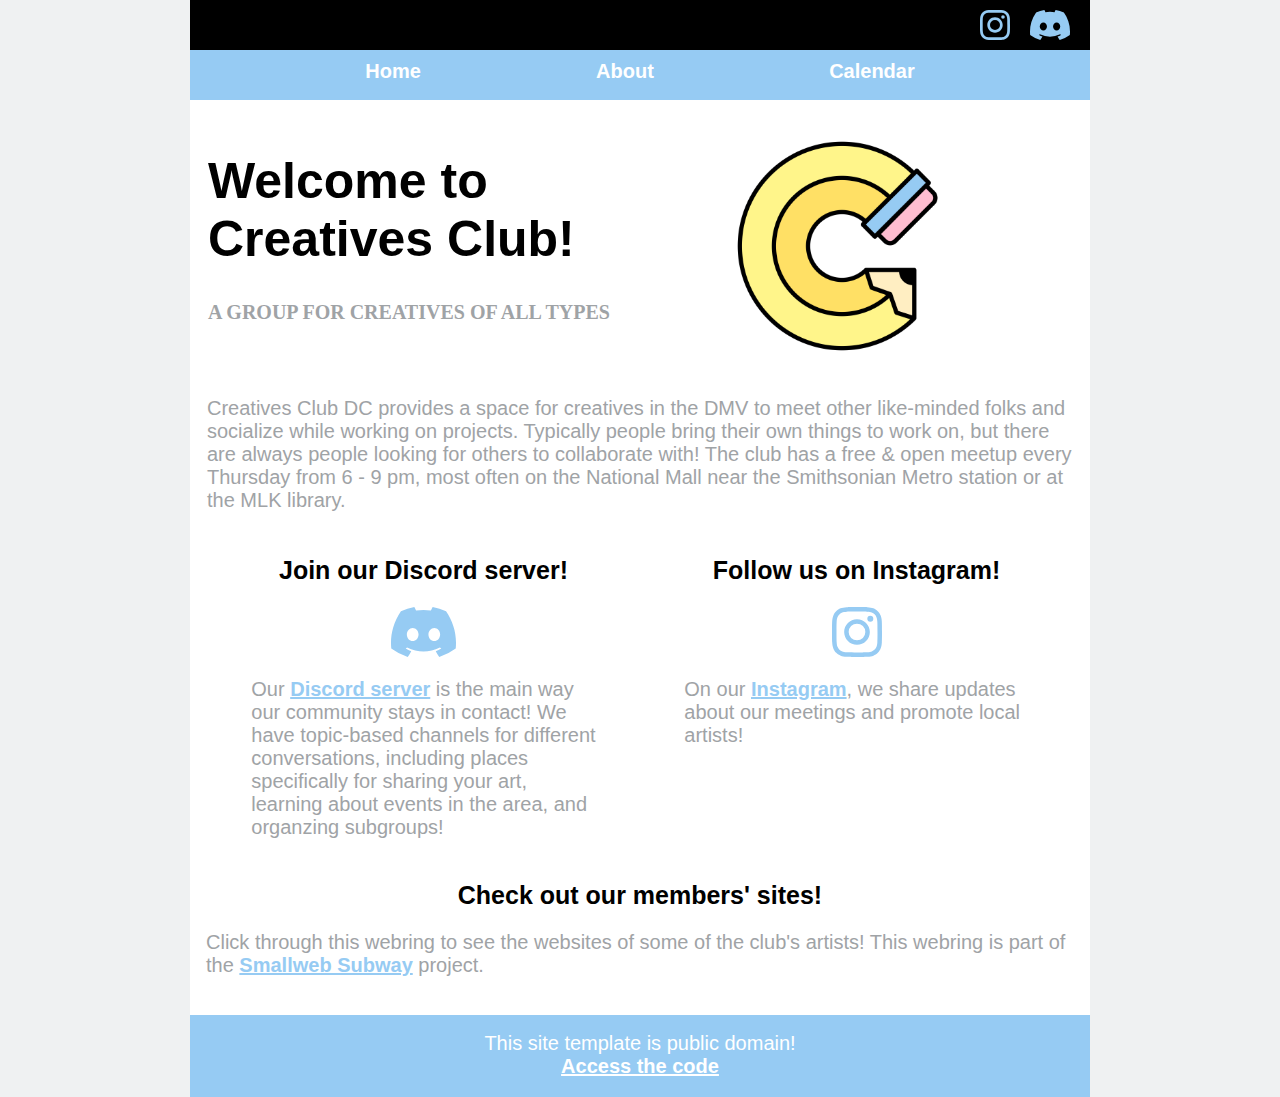
==== commit 1acf4163: "Add CC webring to homepage" ====
--- a/index.html
+++ b/index.html
@@ -3,6 +3,7 @@
   <meta name="viewport" content="width=device-width, initial-scale=1.0" />
   <title>About</title>
   <link rel="stylesheet" href="/style.css">
+  <script src="https://gusbus.space/smallweb-subway.js/creativesclub.js"></script>
 </head>
 <body>
   <div class="container">
@@ -89,6 +90,23 @@
           </span>
         </div>
       </section>
+
+      <!-- Bottom div -->
+      <div id="webring-tile">
+        <h2>Check out our members' sites!</h2>
+        <p>
+          Click through this webring to see the websites of some
+          of the club's artists! This webring is part of the
+          <a href="https://gusbus.space/smallweb-subway">Smallweb Subway</a>
+          project.
+        </p>
+        <div class="center">
+          <smallweb-subway-creativesclub></smallweb-subway-creativesclub>
+        </div>
+        <span class="text-span">
+        </span>
+      </div>
+
     </main>
 
     <footer id="footer">
--- a/style.css
+++ b/style.css
@@ -258,10 +258,37 @@
     width: 100%;
 }
 
-/* main img {
-    margin-left: auto;
-    margin-right: auto;
-} */
+#webring-tile h2 {
+    text-align: center;
+}
+
+  /*///////////////*/
+ /* Calendar page */
+/*///////////////*/
+
+.responsive-iframe-container {
+    position: relative;
+    padding-top: 0;
+    height: 0;
+    overflow: hidden;
+}
+
+.responsive-iframe-container iframe {
+    position: absolute;
+    top: 0;
+    left: 0;
+    width: 100%;
+    height: 100%;
+}
+
+/* Responsive iFrame for calendar*/
+@media (min-width: 550px) {
+    .responsive-iframe-container {padding-bottom: 75%;}
+}
+
+@media (max-width: 550px) {
+    .responsive-iframe-container {padding-bottom: 150%;}
+}
 
 #footer {
     /* background color for footer */
